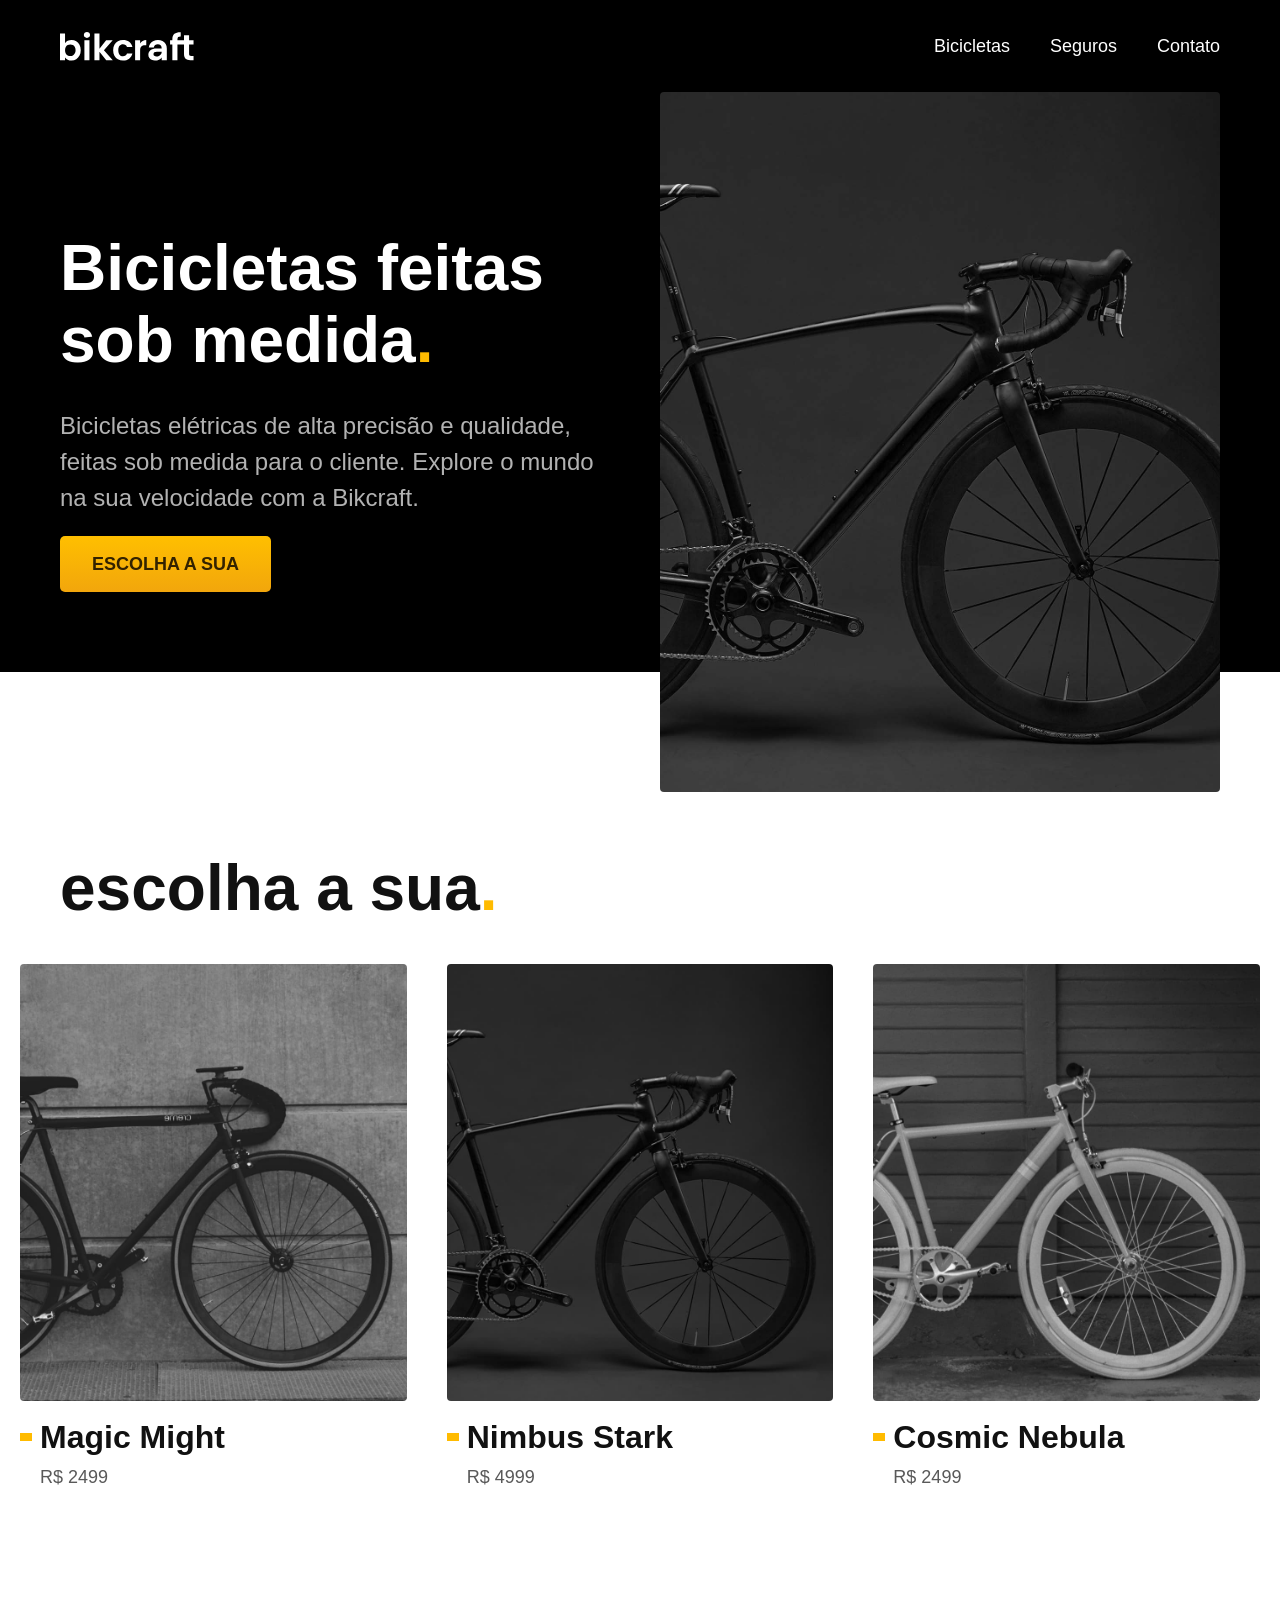
==== index.html @ 75e6bb23 "Class Container" ====
<!DOCTYPE html>
<html lang="pt-br">

<head>
  <meta charset="UTF-8">
  <meta name="viewport" content="width=device-width, initial-scale=1.0">
  <title>Bikcraft - Bicicletas Elétricas</title>
  <meta name="description" content="Bicicletas elétricas de alta precisão e qualidade,  feitas sob medida para o cliente. Explore o mundo na sua velocidade com a Bikcraft.">
  <link rel="stylesheet" href="./css/style.css">
  <!-- <link rel="preconnect" href="https://fonts.googleapis.com">
  <link rel="preconnect" href="https://fonts.gstatic.com" crossorigin>
  <link href="https://fonts.googleapis.com/css2?family=Poppins:wght@400;600&family=Roboto:ital,wght@0,100..900;1,100..900&display=swap" rel="stylesheet"> -->
</head>

<body>

  <header class="header-bg">

    <div class="container header">
      <a href="./">
        <img src="./img/bikcraft.svg" alt="Bikcraft">
      </a>

      <nav aria-label="primária">
        <ul class="header-menu font-1-m cor-0">
          <li><a href="./bicicletas.html">Bicicletas</a></li>
          <li><a href="./bicicletas.html">Seguros</a></li>
          <li><a href="./bicicletas.html">Contato</a></li>
        </ul>
      </nav>
    </div>

  </header>

  <main class="introducao-bg">

    <div class="container introducao">
      <div class="introducao-conteudo">
        <h1 class="font-1-xxl cor-0">
          Bicicletas feitas sob medida<span class="cor-p1">.</span>
        </h1>
        <p class="font-2-l cor-5">Bicicletas elétricas de alta precisão e qualidade, feitas sob medida para o cliente. Explore o mundo na sua velocidade com a Bikcraft.</p>
        <a class="botao" href="./bicicletas">Escolha a sua</a>
      </div>

      <div>
        <img src="./img/fotos/introducao.jpg" alt="Bicicleta elétrica preta">
      </div>
    </div>

  </main>

  <article class="bicicletas-lista">
    <h2 class="container font-1-xxl">escolha a sua<span class="cor-p1">.</span></h2>

    <ul>
      <li>
        <a href="./bicicletas/magic.html">
          <img src="./img/bicicletas/magic-home.jpg" alt="Bicicleta preta">
          <h3 class="font-1-xl">Magic Might</h3>
          <span class="font-2-m cor-8">R$ 2499</span>
        </a>
      </li>

      <li>
        <a href="./bicicletas/nimbus.html">
          <img src="./img/bicicletas/nimbus-home.jpg" alt="Bicicleta preta">
          <h3 class="font-1-xl">Nimbus Stark</h3>
          <span class="font-2-m cor-8">R$ 4999</span>
        </a>
      </li>

      <li>
        <a href="./bicicletas/nebula.html">
          <img src="./img/bicicletas/nebula-home.jpg" alt="Bicicleta preta">
          <h3 class="font-1-xl">Cosmic Nebula</h3>
          <span class="font-2-m cor-8">R$ 2499</span>
        </a>
      </li>
    </ul>
  </article>

</body>

</html>
---- css/style.css ----
@import url("./global/global.css");
@import url("./utilidades/tipografia.css");
@import url("./utilidades/cores.css");

@import url("./global/header.css");

/* Utilidades */
@import url("./utilidades/componentes.css");

/* Home */
@import url("./home/introducao.css");

/* Bicicletas */
@import url("./bicicletas/bicicletas-lista.css");
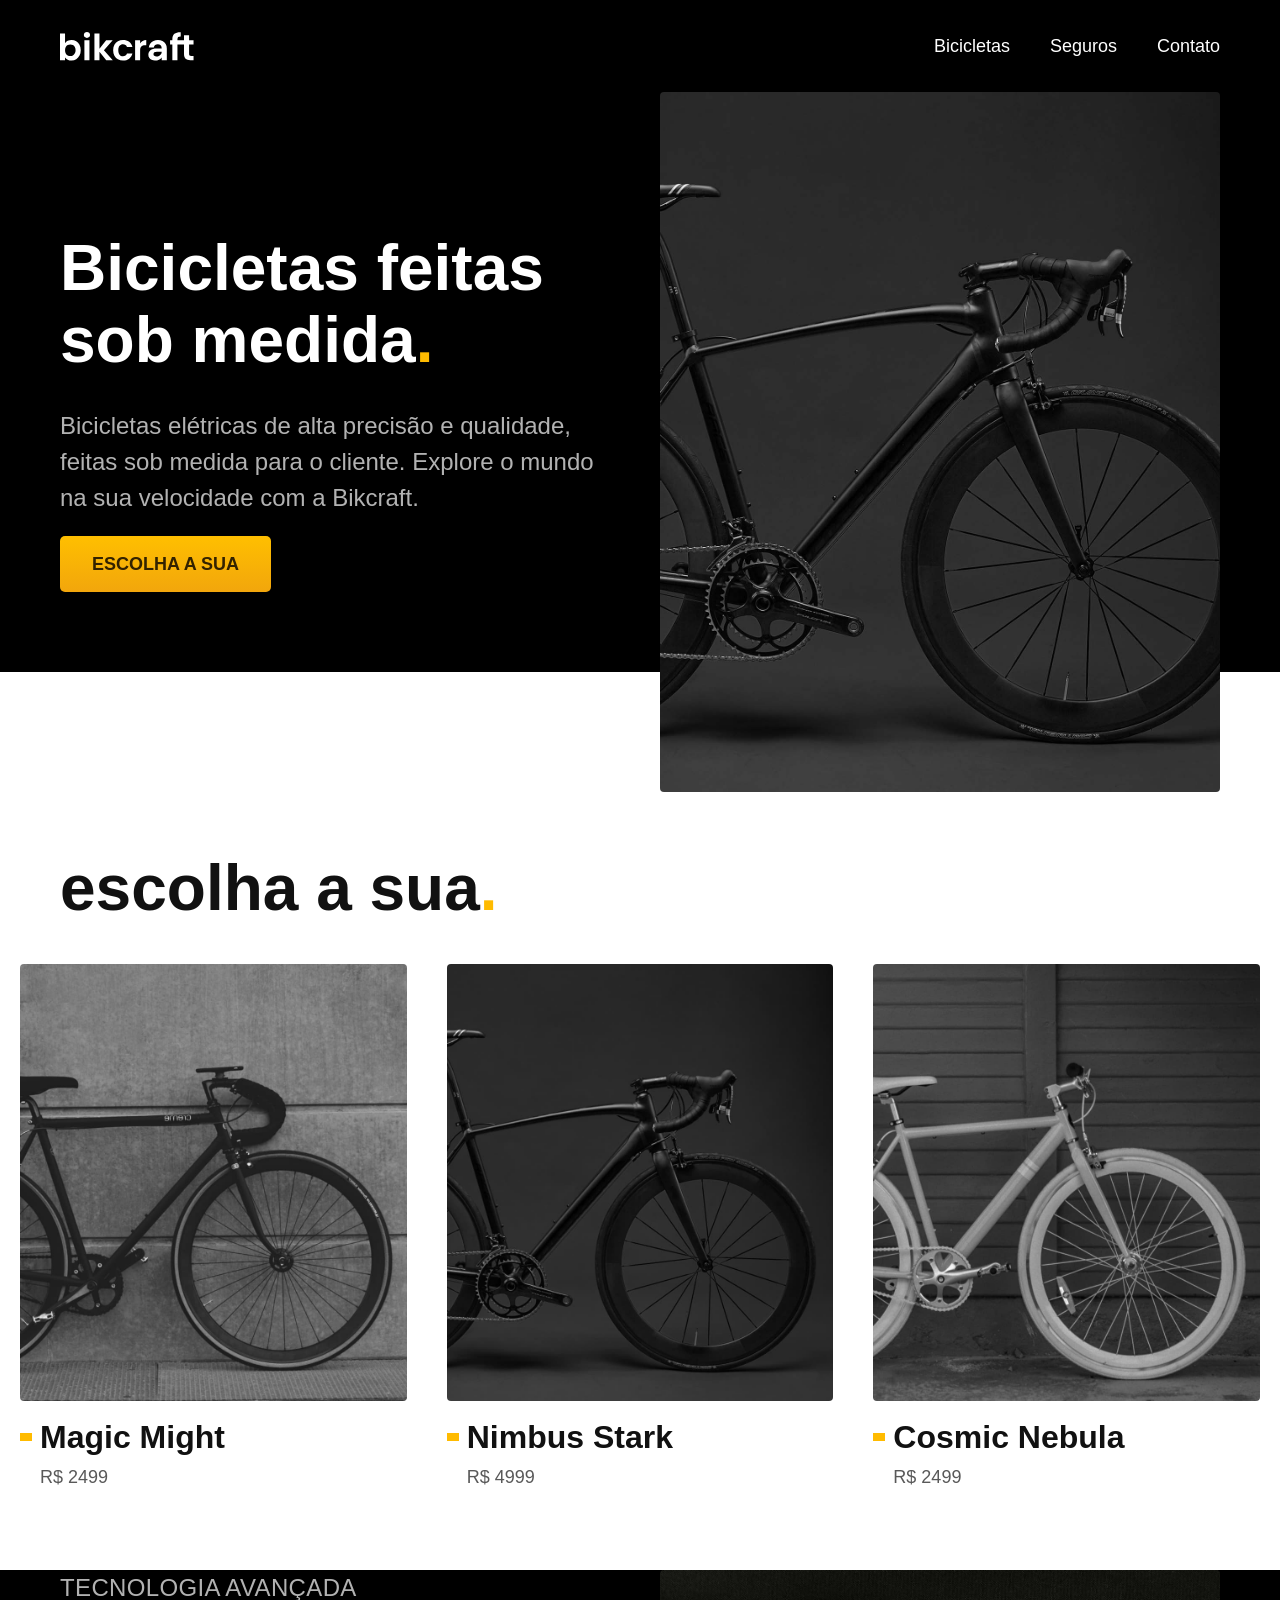
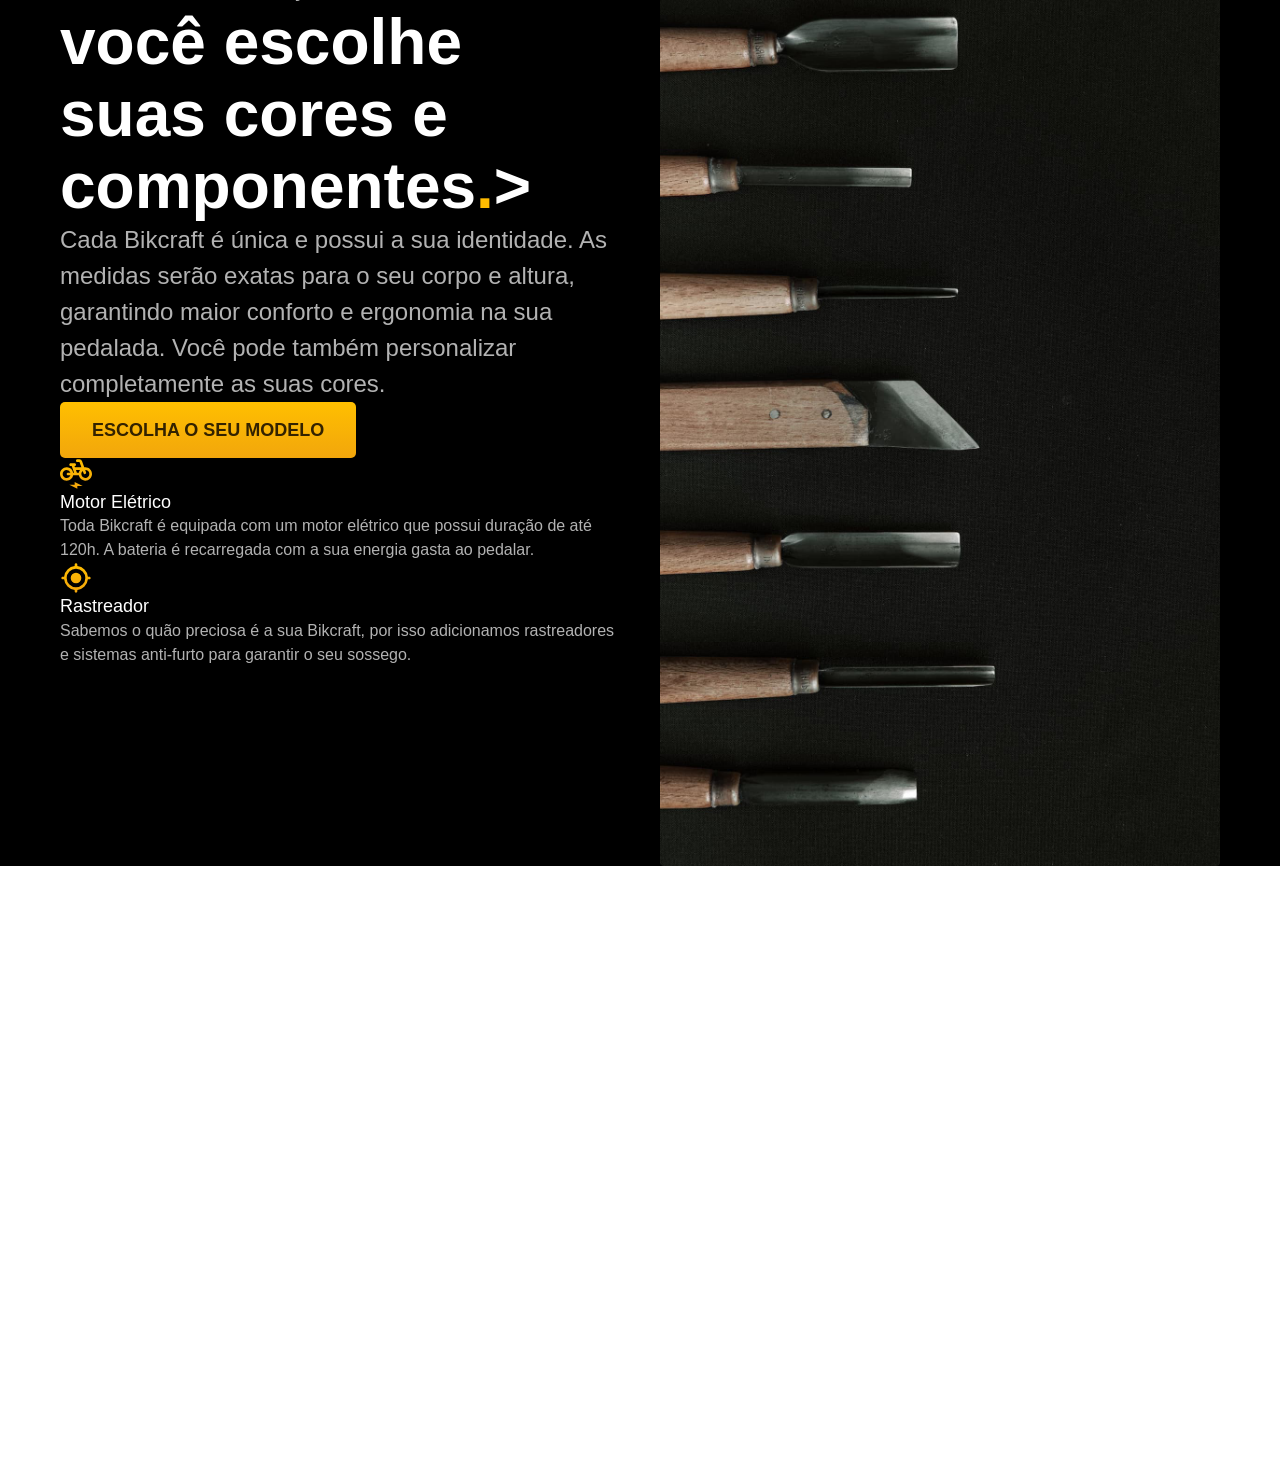
==== commit d4d8a548: "Technology 1" ====
--- a/index.html
+++ b/index.html
@@ -80,6 +80,30 @@
     </ul>
   </article>
 
+  <article class="tecnologia-bg">
+    <div class="tecnologia container">
+      <div class="tecnologia-conteudo">
+        <span class="font-2-l-b cor-5">Tecnologia Avançada</span>
+        <h2 class="font-1-xxl cor-0">você escolhe suas cores e componentes<span class="cor-p1">.</span>></h2>
+        <p class="font-2-l cor-5">Cada Bikcraft é única e possui a sua identidade. As medidas serão exatas para o seu corpo e altura, garantindo maior conforto e ergonomia na sua pedalada. Você pode também personalizar completamente as suas cores.</p>
+        <a class="botao link" href="./bicicletas.html">Escolha o seu modelo</a>
+        <div>
+          <img src="./img/icones/eletrica.svg" alt="">
+          <h3 class="font-1-m cor-0">Motor Elétrico</h3>
+          <p class="font-2-s cor-5">Toda Bikcraft é equipada com um motor elétrico que possui duração de até 120h. A bateria é recarregada com a sua energia gasta ao pedalar.</p>
+        </div>
+        <div>
+          <img src="./img/icones/rastreador.svg" alt="">
+          <h3 class="font-1-m cor-0">Rastreador</h3>
+          <p class="font-2-s cor-5">Sabemos o quão preciosa é a sua Bikcraft, por isso adicionamos rastreadores e sistemas anti-furto para garantir o seu sossego.</p>
+        </div>
+      </div>
+      <div class="tecnologia-imagem">
+        <img src="./img/fotos/tecnologia.jpg" alt="">
+      </div>
+    </div>
+  </article>
+
 </body>
 
 </html>
--- a/css/style.css
+++ b/css/style.css
@@ -9,6 +9,7 @@
 
 /* Home */
 @import url("./home/introducao.css");
+@import url("./home/tecnologia.css");
 
 /* Bicicletas */
 @import url("./bicicletas/bicicletas-lista.css");
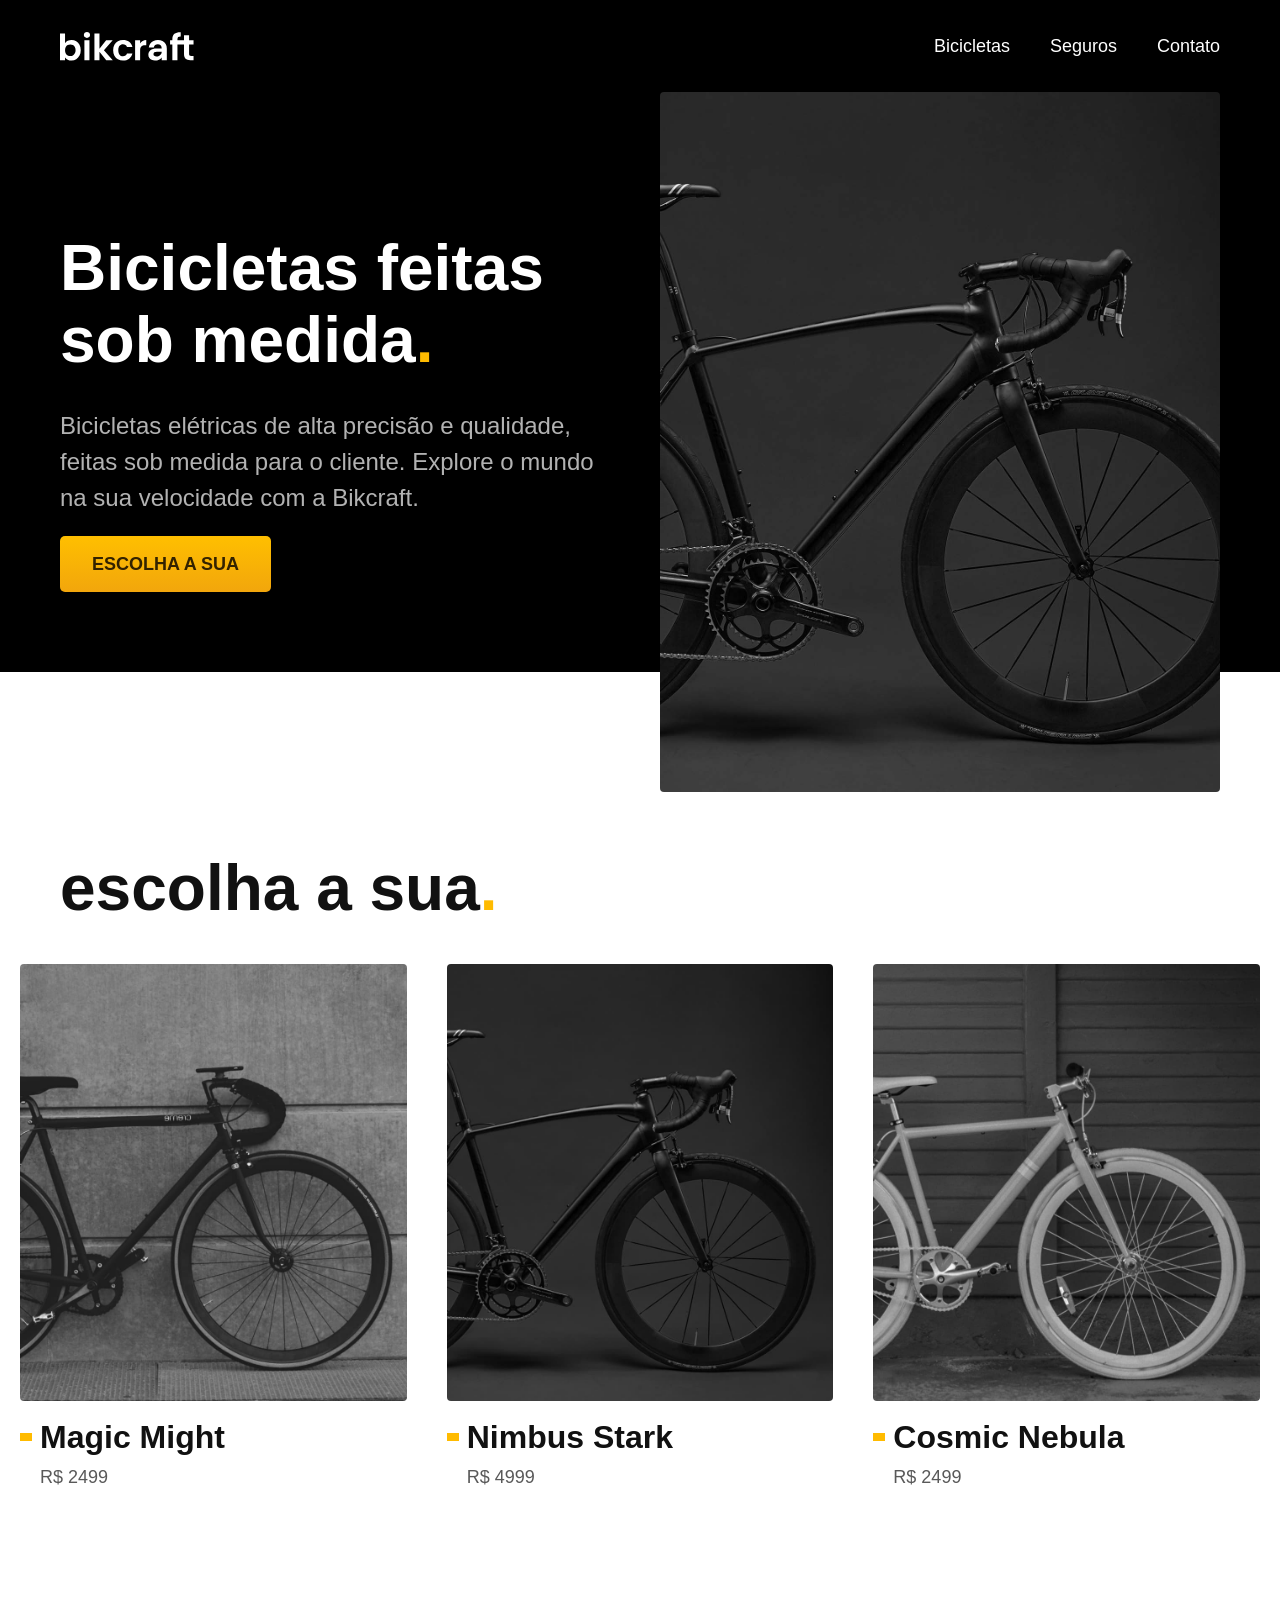
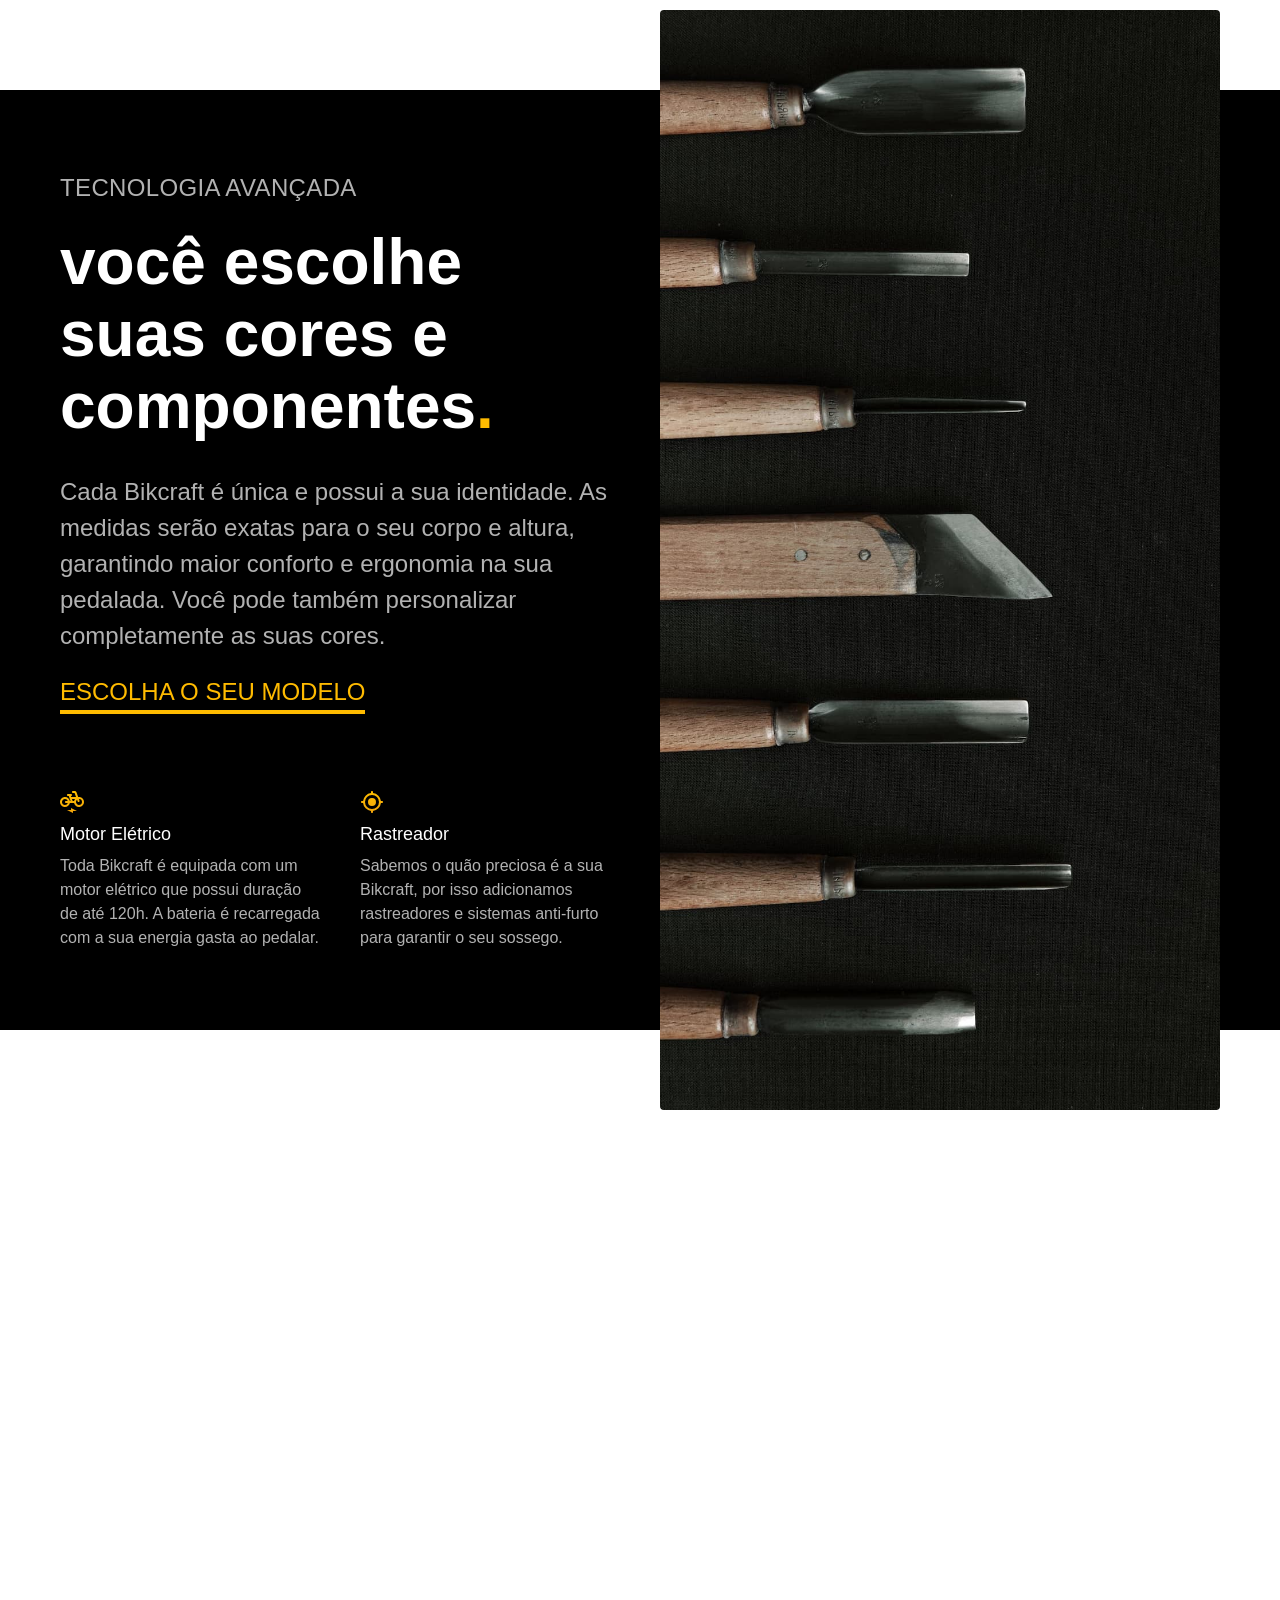
==== commit a507a329: "Technology 2" ====
--- a/index.html
+++ b/index.html
@@ -84,18 +84,20 @@
     <div class="tecnologia container">
       <div class="tecnologia-conteudo">
         <span class="font-2-l-b cor-5">Tecnologia Avançada</span>
-        <h2 class="font-1-xxl cor-0">você escolhe suas cores e componentes<span class="cor-p1">.</span>></h2>
+        <h2 class="font-1-xxl cor-0">você escolhe suas cores e componentes<span class="cor-p1">.</span></h2>
         <p class="font-2-l cor-5">Cada Bikcraft é única e possui a sua identidade. As medidas serão exatas para o seu corpo e altura, garantindo maior conforto e ergonomia na sua pedalada. Você pode também personalizar completamente as suas cores.</p>
-        <a class="botao link" href="./bicicletas.html">Escolha o seu modelo</a>
-        <div>
-          <img src="./img/icones/eletrica.svg" alt="">
-          <h3 class="font-1-m cor-0">Motor Elétrico</h3>
-          <p class="font-2-s cor-5">Toda Bikcraft é equipada com um motor elétrico que possui duração de até 120h. A bateria é recarregada com a sua energia gasta ao pedalar.</p>
-        </div>
-        <div>
-          <img src="./img/icones/rastreador.svg" alt="">
-          <h3 class="font-1-m cor-0">Rastreador</h3>
-          <p class="font-2-s cor-5">Sabemos o quão preciosa é a sua Bikcraft, por isso adicionamos rastreadores e sistemas anti-furto para garantir o seu sossego.</p>
+        <a class="link" href="./bicicletas.html">Escolha o seu modelo</a>
+        <div class="tecnologia-vantagens">
+          <div>
+            <img src="./img/icones/eletrica.svg" alt="">
+            <h3 class="font-1-m cor-0">Motor Elétrico</h3>
+            <p class="font-2-s cor-5">Toda Bikcraft é equipada com um motor elétrico que possui duração de até 120h. A bateria é recarregada com a sua energia gasta ao pedalar.</p>
+          </div>
+          <div>
+            <img src="./img/icones/rastreador.svg" alt="">
+            <h3 class="font-1-m cor-0">Rastreador</h3>
+            <p class="font-2-s cor-5">Sabemos o quão preciosa é a sua Bikcraft, por isso adicionamos rastreadores e sistemas anti-furto para garantir o seu sossego.</p>
+          </div>
         </div>
       </div>
       <div class="tecnologia-imagem">
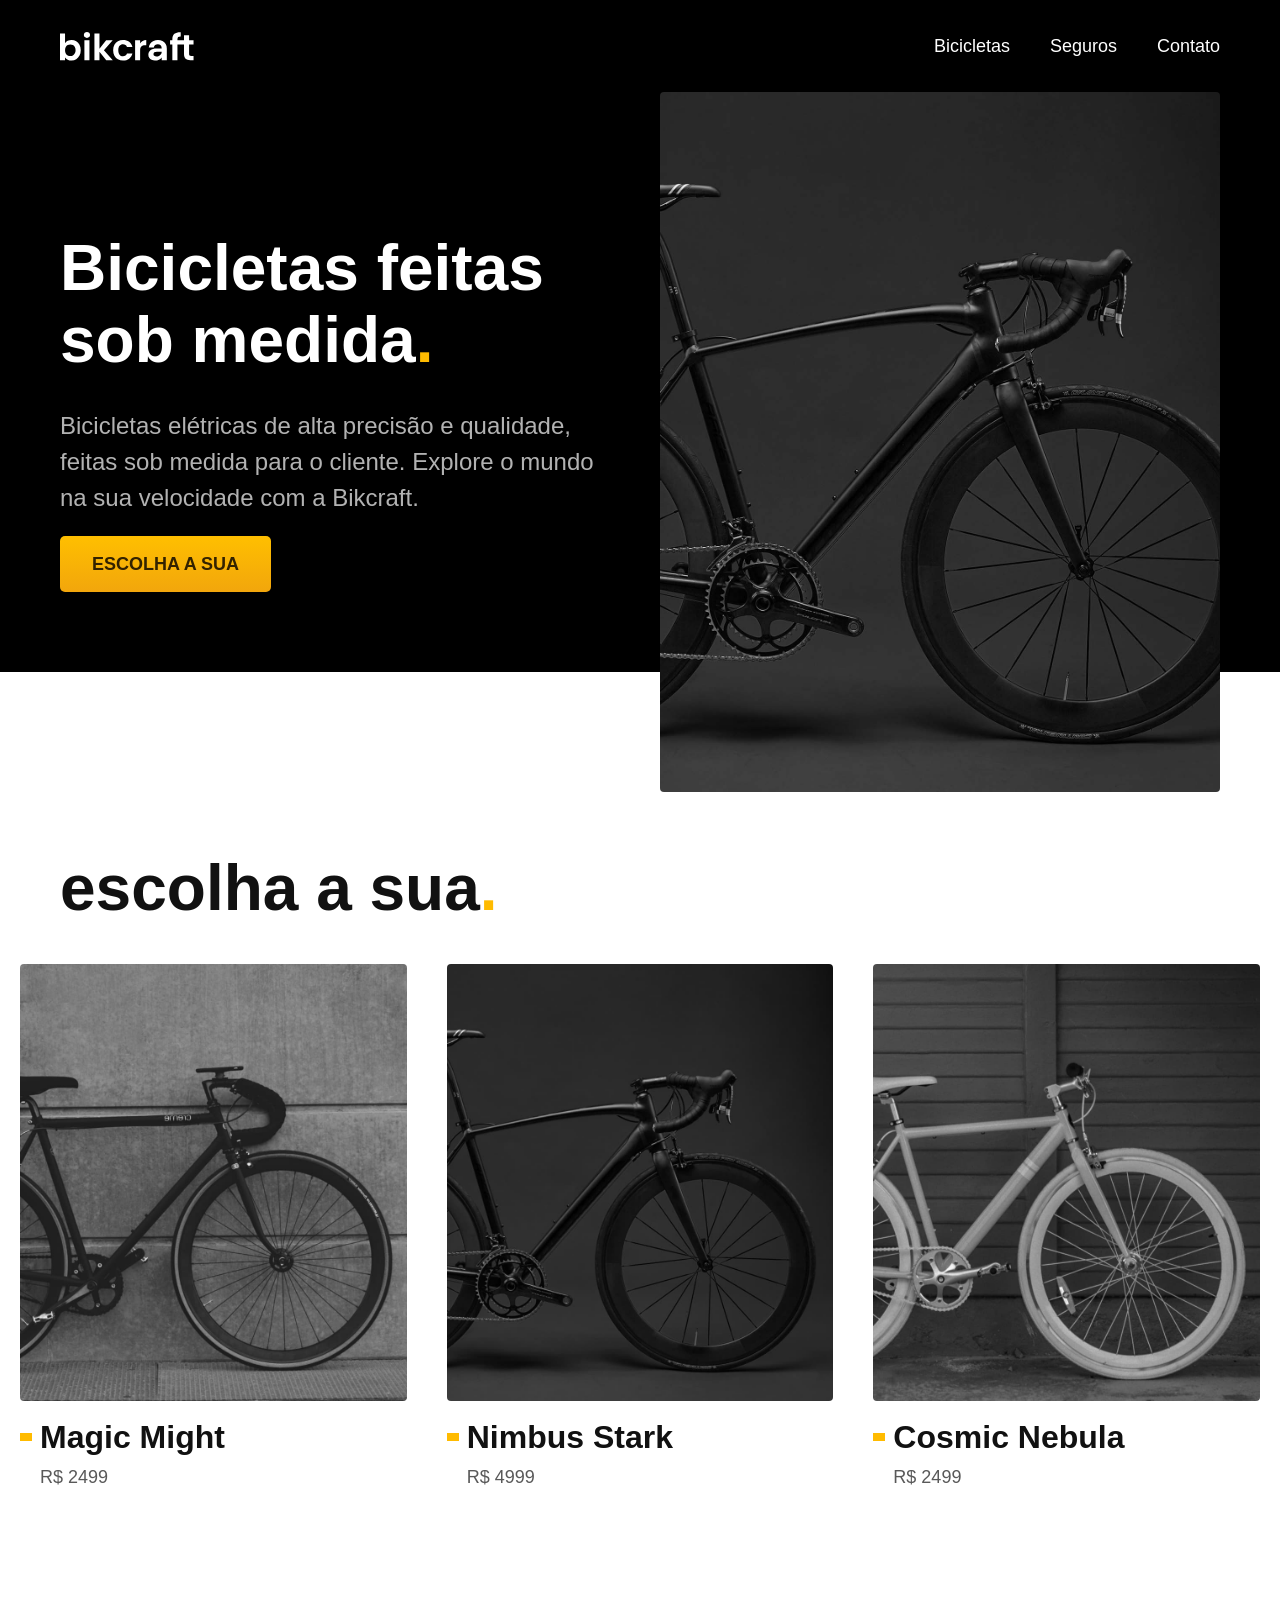
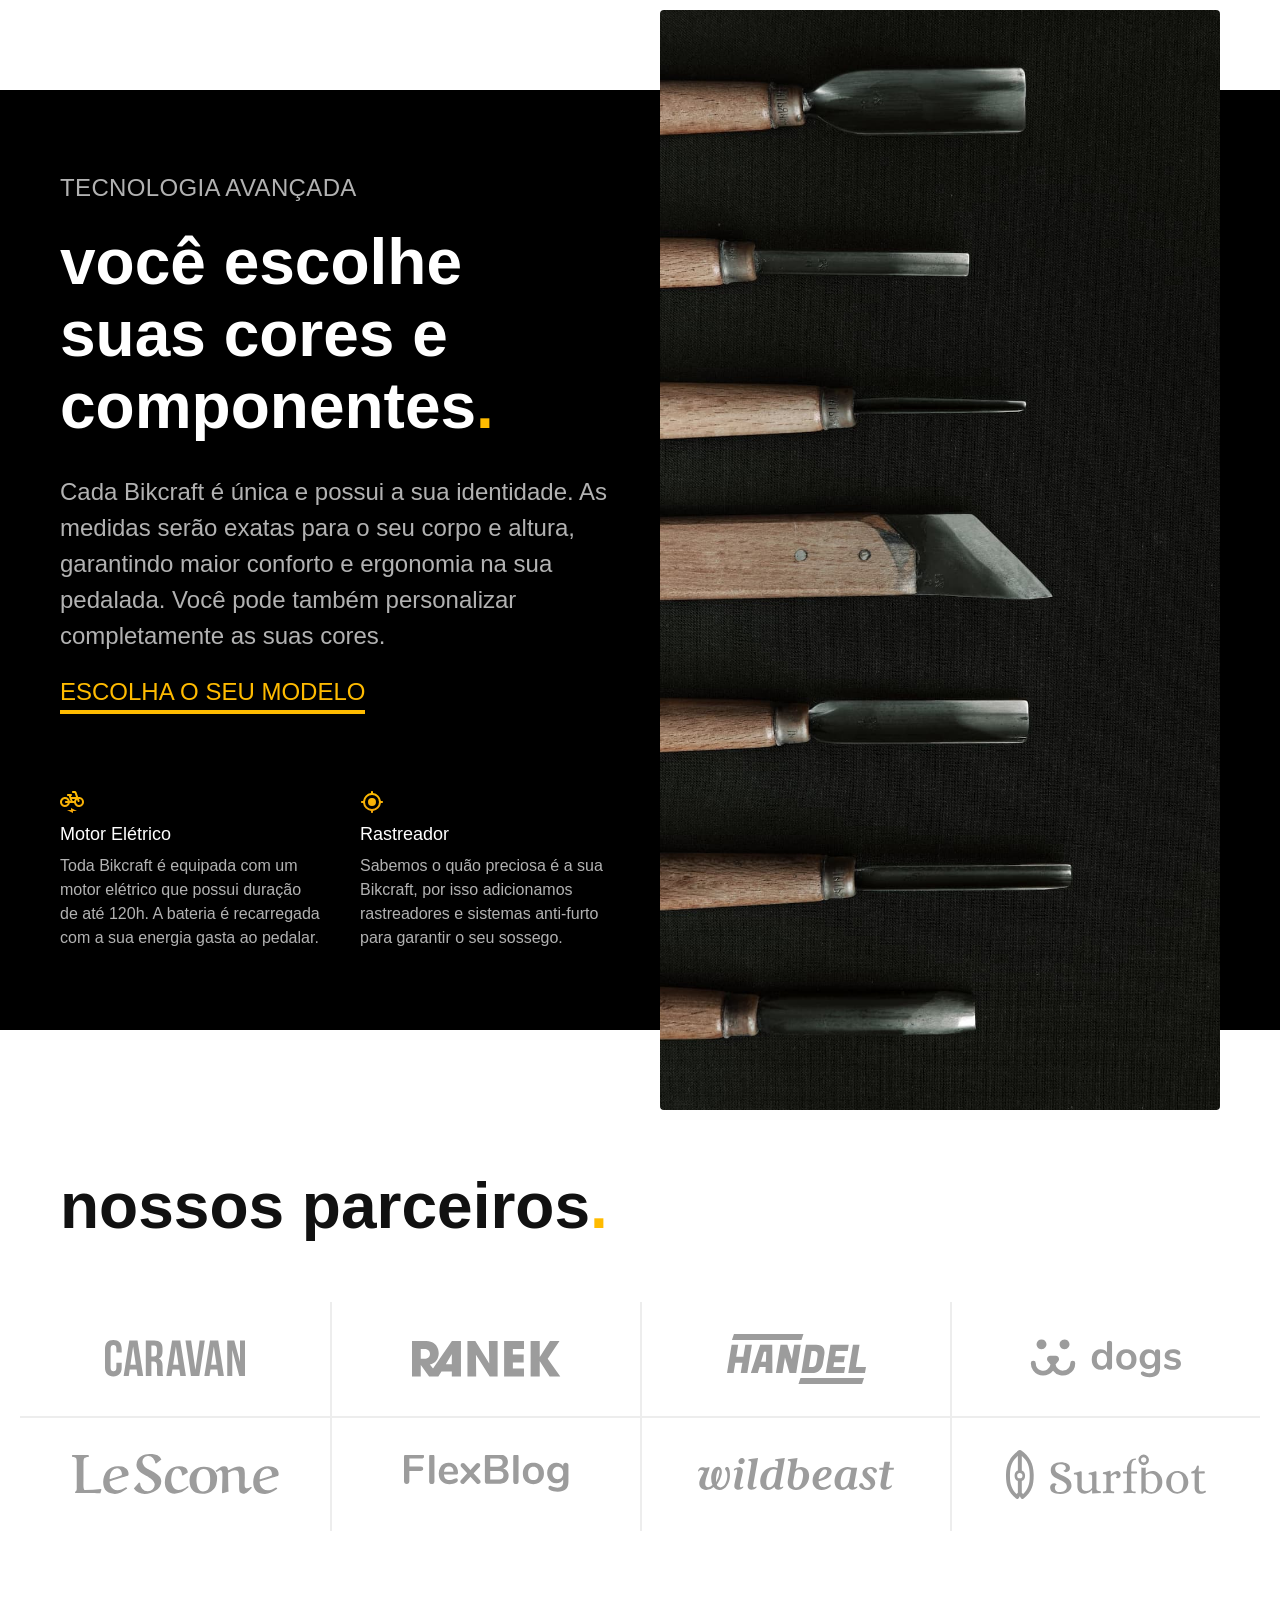
==== commit 36903598: "Our Partners" ====
--- a/index.html
+++ b/index.html
@@ -106,6 +106,20 @@
     </div>
   </article>
 
+  <section class="parceiros" aria-label="Nossos parceiros">
+    <h2 class="container font-1-xxl">nossos parceiros<span class="cor-p1">.</span></h2>
+    <ul>
+      <li><img src="./img/parceiros/caravan.svg" alt="Caravan"></li>
+      <li><img src="./img/parceiros/ranek.svg" alt="ranek.svg"></li>
+      <li><img src="./img/parceiros/handel.svg" alt="handel.svg"></li>
+      <li><img src="./img/parceiros/dogs.svg" alt="dogs.svg"></li>
+      <li><img src="./img/parceiros/lescone.svg" alt="lescone.svg"></li>
+      <li><img src="./img/parceiros/flexblog.svg" alt="flexblog.svg"></li>
+      <li><img src="./img/parceiros/wildbeast.svg" alt="wildbeast.svg"></li>
+      <li><img src="./img/parceiros/surfbot.svg" alt="surfbot.svg"></li>
+    </ul>
+  </section>
+
 </body>
 
 </html>
--- a/css/style.css
+++ b/css/style.css
@@ -10,6 +10,7 @@
 /* Home */
 @import url("./home/introducao.css");
 @import url("./home/tecnologia.css");
+@import url("./home/parceiros.css");
 
 /* Bicicletas */
 @import url("./bicicletas/bicicletas-lista.css");
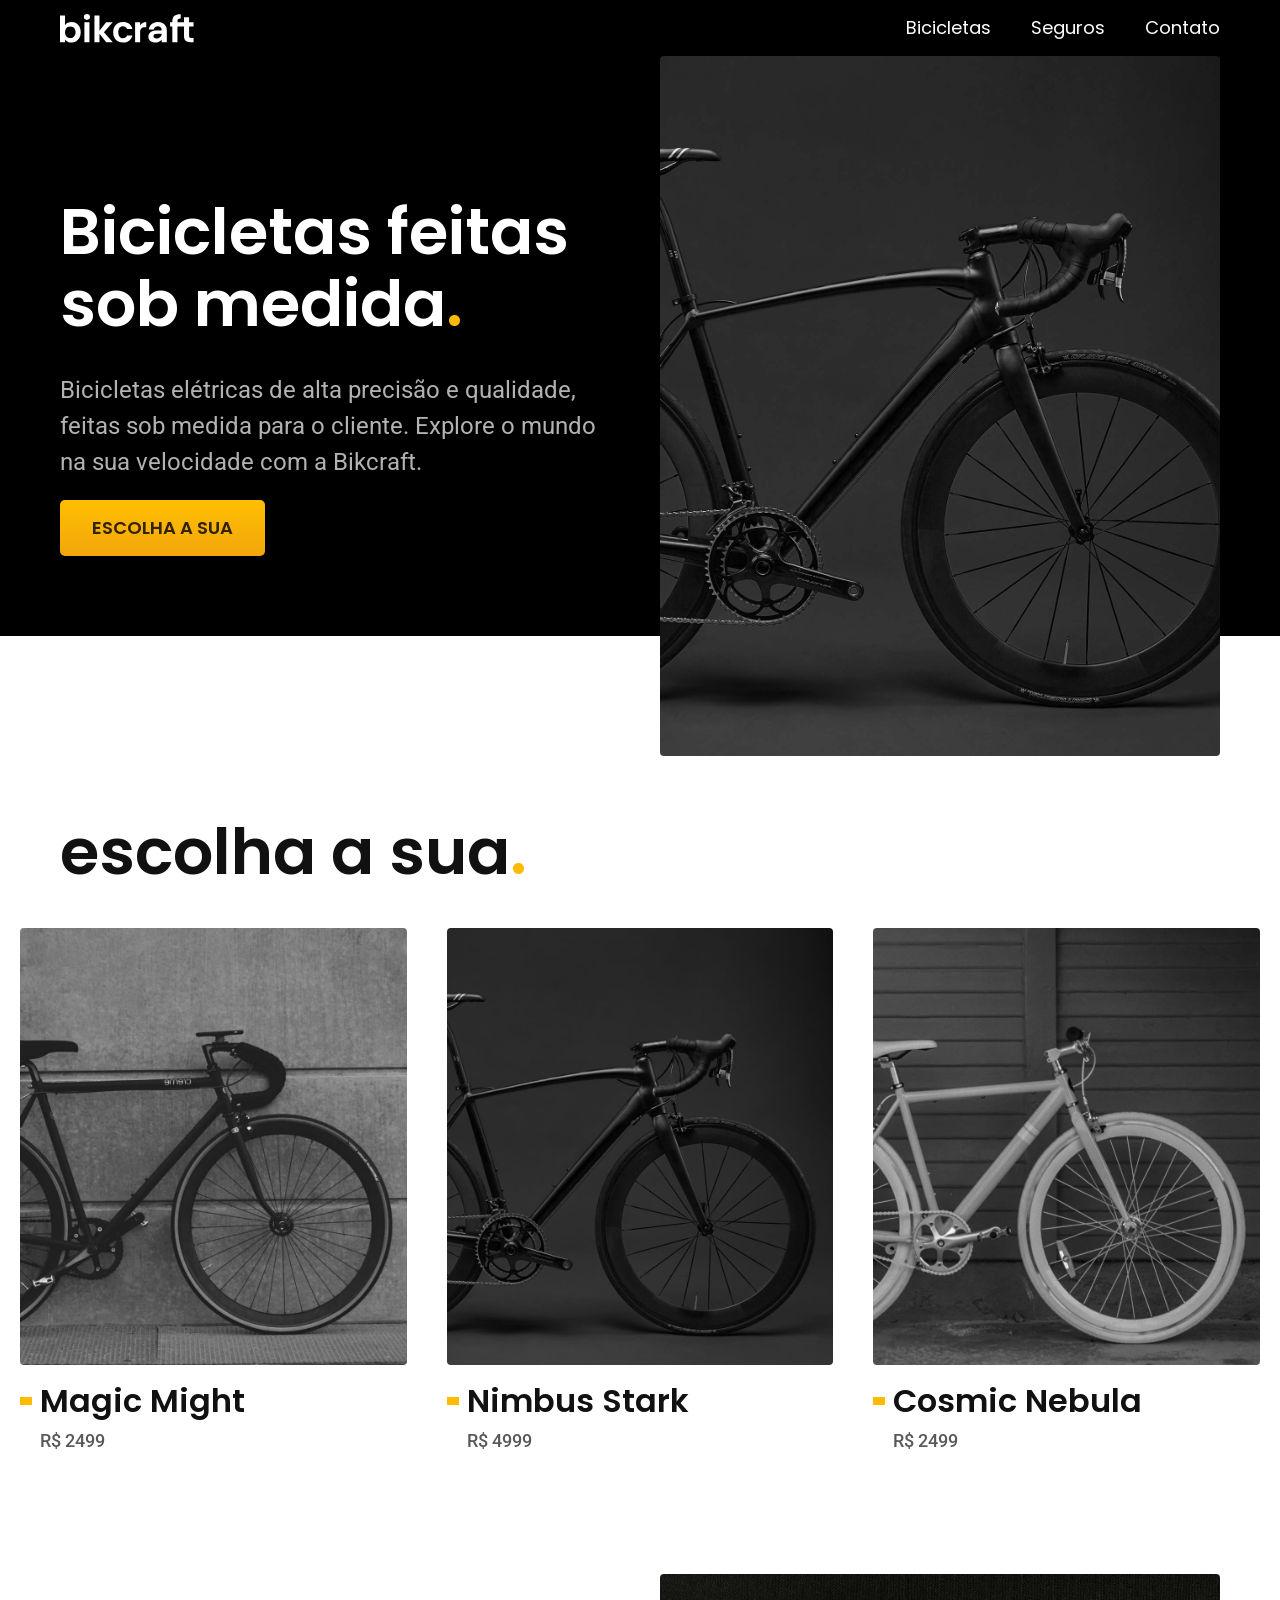
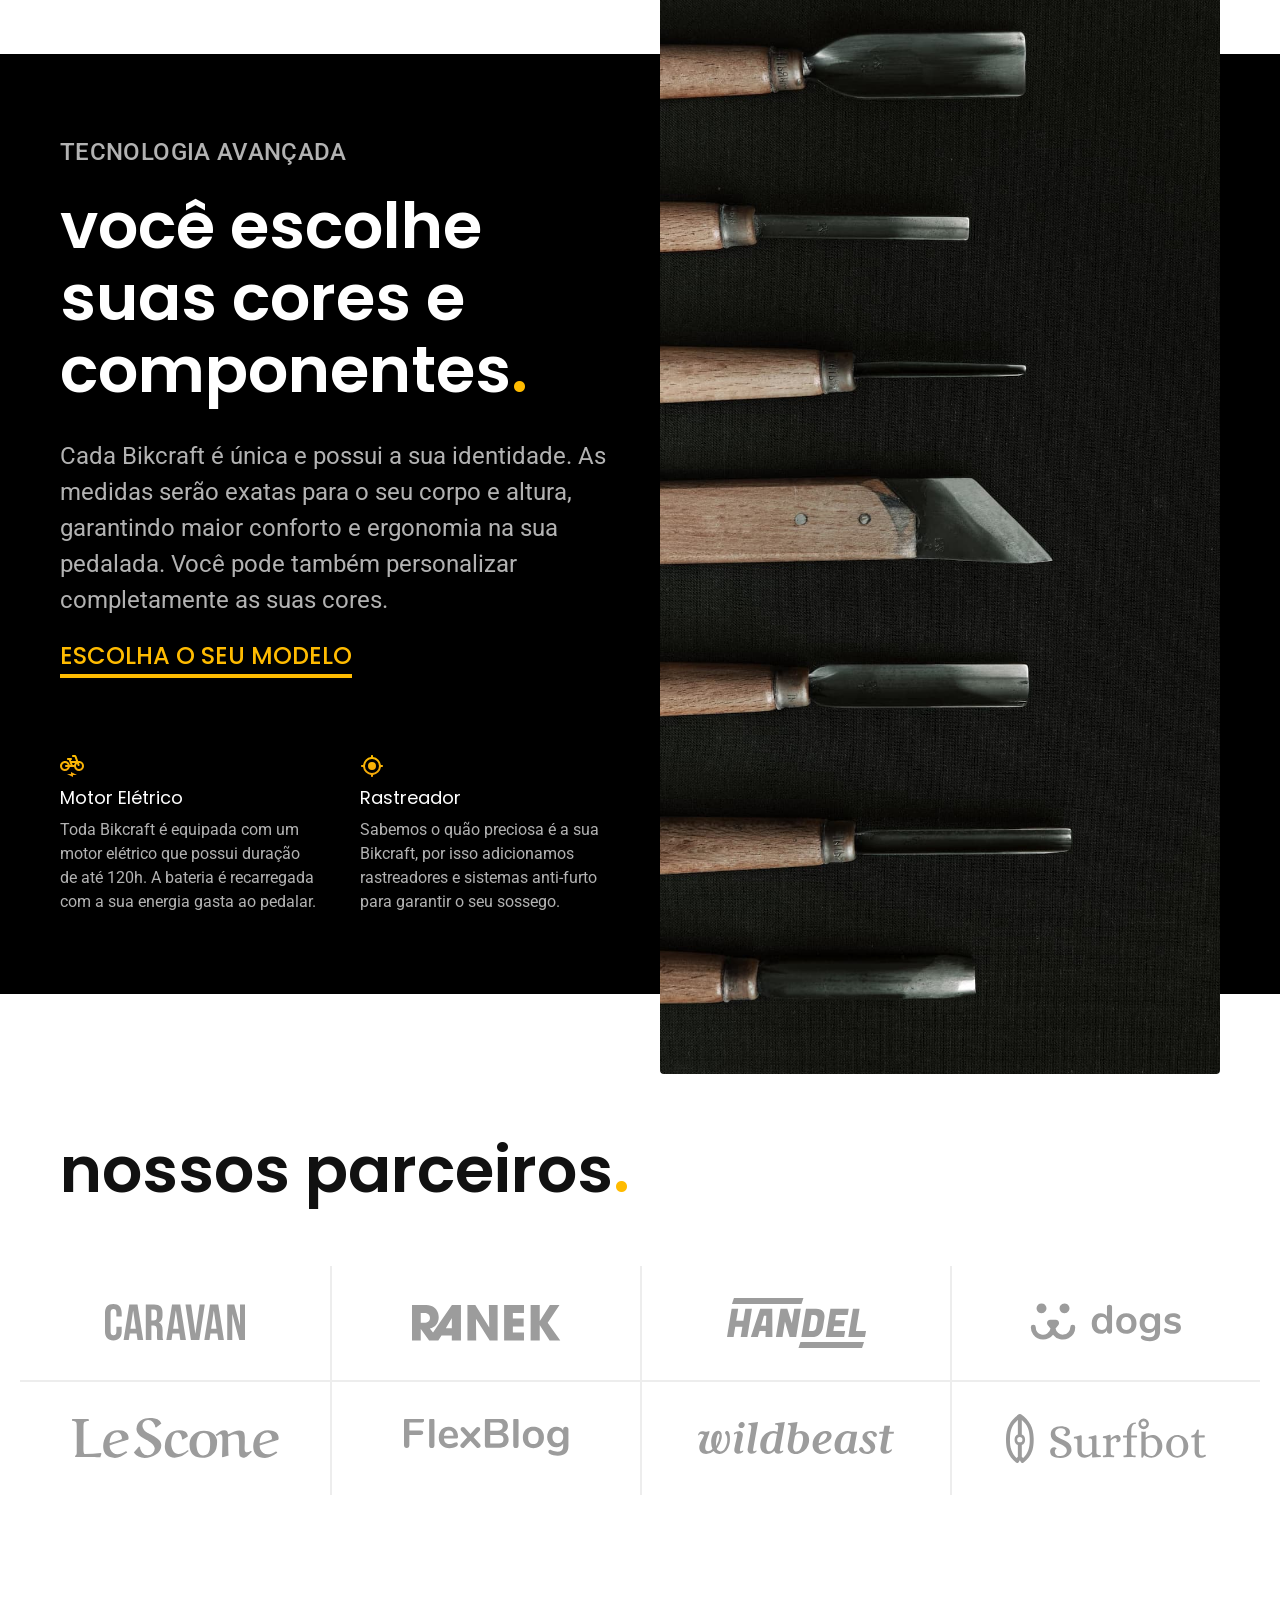
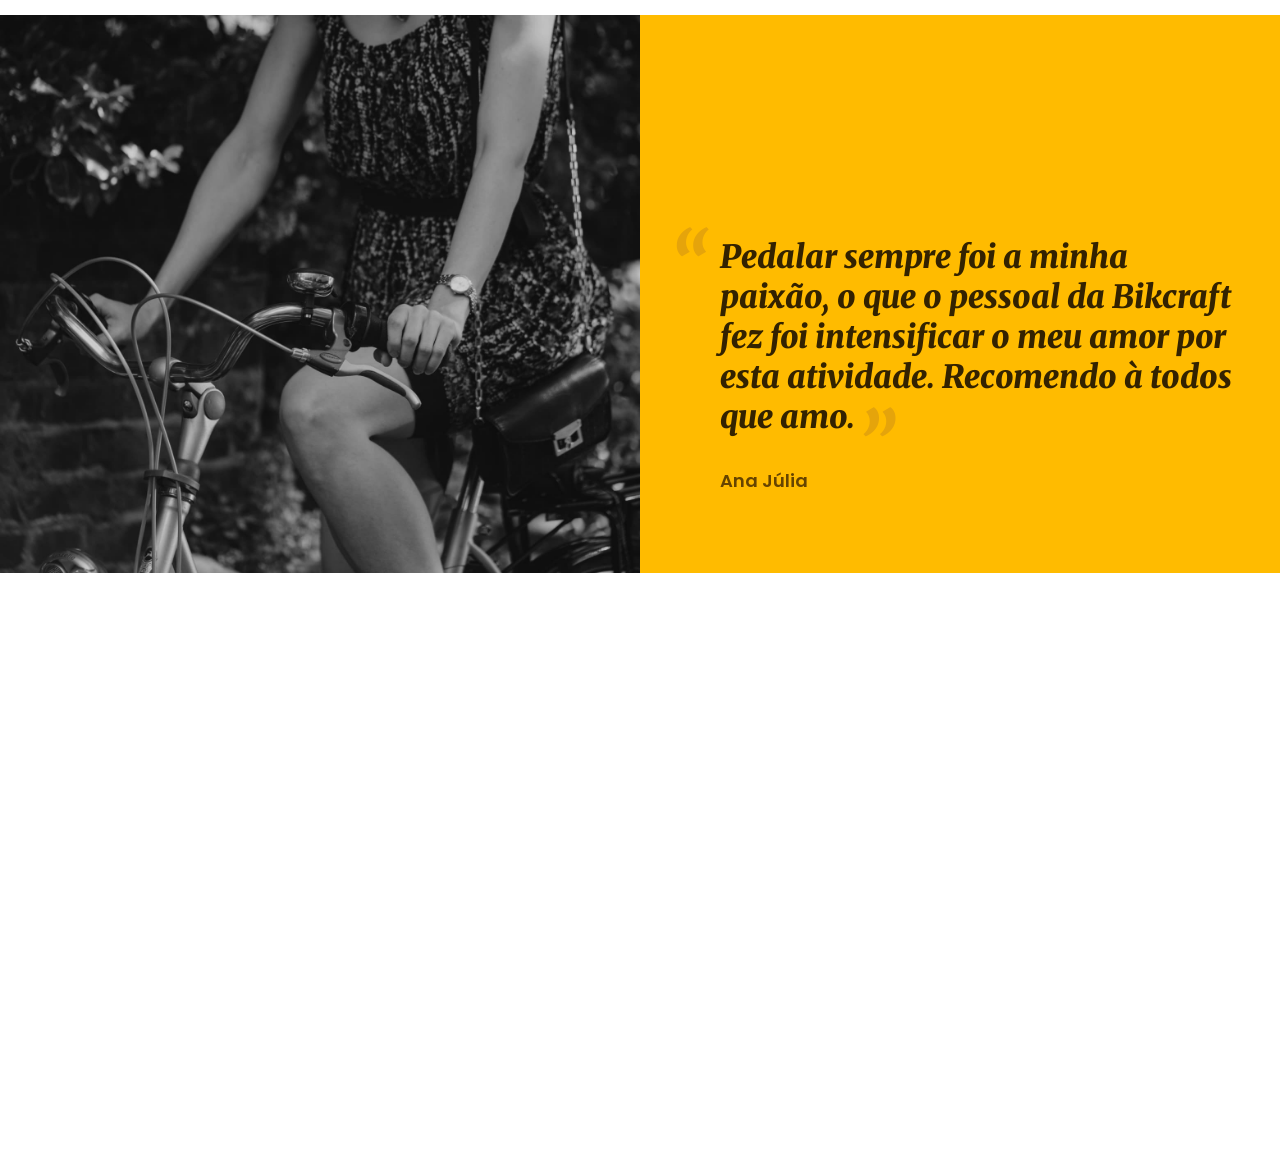
==== commit 6bc13c09: "Testimony" ====
--- a/index.html
+++ b/index.html
@@ -7,9 +7,9 @@
   <title>Bikcraft - Bicicletas Elétricas</title>
   <meta name="description" content="Bicicletas elétricas de alta precisão e qualidade,  feitas sob medida para o cliente. Explore o mundo na sua velocidade com a Bikcraft.">
   <link rel="stylesheet" href="./css/style.css">
-  <!-- <link rel="preconnect" href="https://fonts.googleapis.com">
+  <link rel="preconnect" href="https://fonts.googleapis.com">
   <link rel="preconnect" href="https://fonts.gstatic.com" crossorigin>
-  <link href="https://fonts.googleapis.com/css2?family=Poppins:wght@400;600&family=Roboto:ital,wght@0,100..900;1,100..900&display=swap" rel="stylesheet"> -->
+  <link href="https://fonts.googleapis.com/css2?family=Merriweather:ital,opsz,wght@0,18..144,300..900;1,18..144,300..900&family=Poppins:ital,wght@0,100;0,200;0,300;0,400;0,500;0,600;0,700;0,800;0,900;1,100;1,200;1,300;1,400;1,500;1,600;1,700;1,800;1,900&family=Roboto:ital,wght@0,100..900;1,100..900&display=swap" rel="stylesheet">
 </head>
 
 <body>
@@ -120,6 +120,19 @@
     </ul>
   </section>
 
+  <section class="depoimento" aria-label="Depoimento">
+    <div>
+      <img src="./img/fotos/depoimento.jpg" alt="Pessoa pedalando uma bicicleta Bikcraft">
+    </div>
+    <div class="depoimento-conteudo">
+      <blockquote class="font-1-xl cor-p5">
+        <p>Pedalar sempre foi a minha paixão, o que o pessoal da Bikcraft fez foi intensificar o meu amor por esta atividade. Recomendo à todos que amo. </p>
+      </blockquote>
+      <span class="font-1-m-b cor-p4">Ana Júlia</span>
+    </div>
+  </section>
+
+
 </body>
 
 </html>
--- a/css/style.css
+++ b/css/style.css
@@ -11,6 +11,7 @@
 @import url("./home/introducao.css");
 @import url("./home/tecnologia.css");
 @import url("./home/parceiros.css");
+@import url("./home/depoimento.css");
 
 /* Bicicletas */
 @import url("./bicicletas/bicicletas-lista.css");
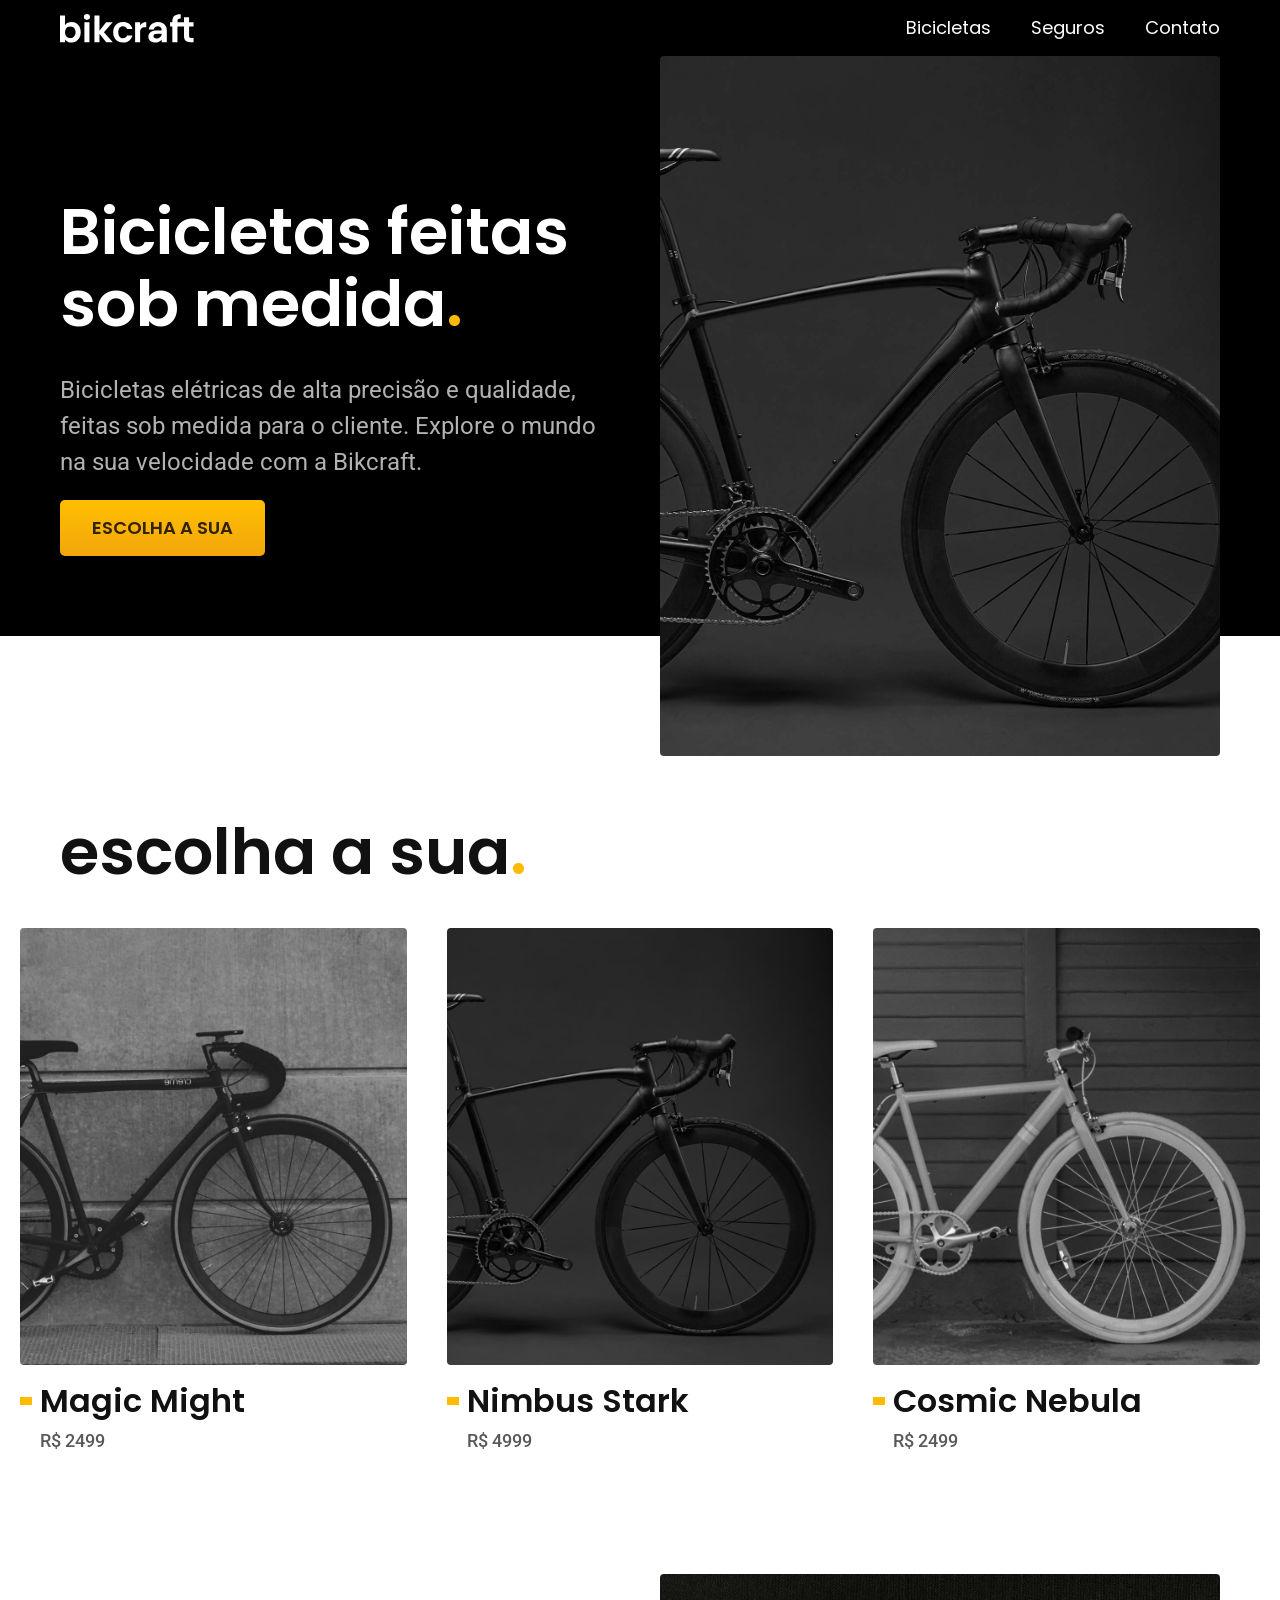
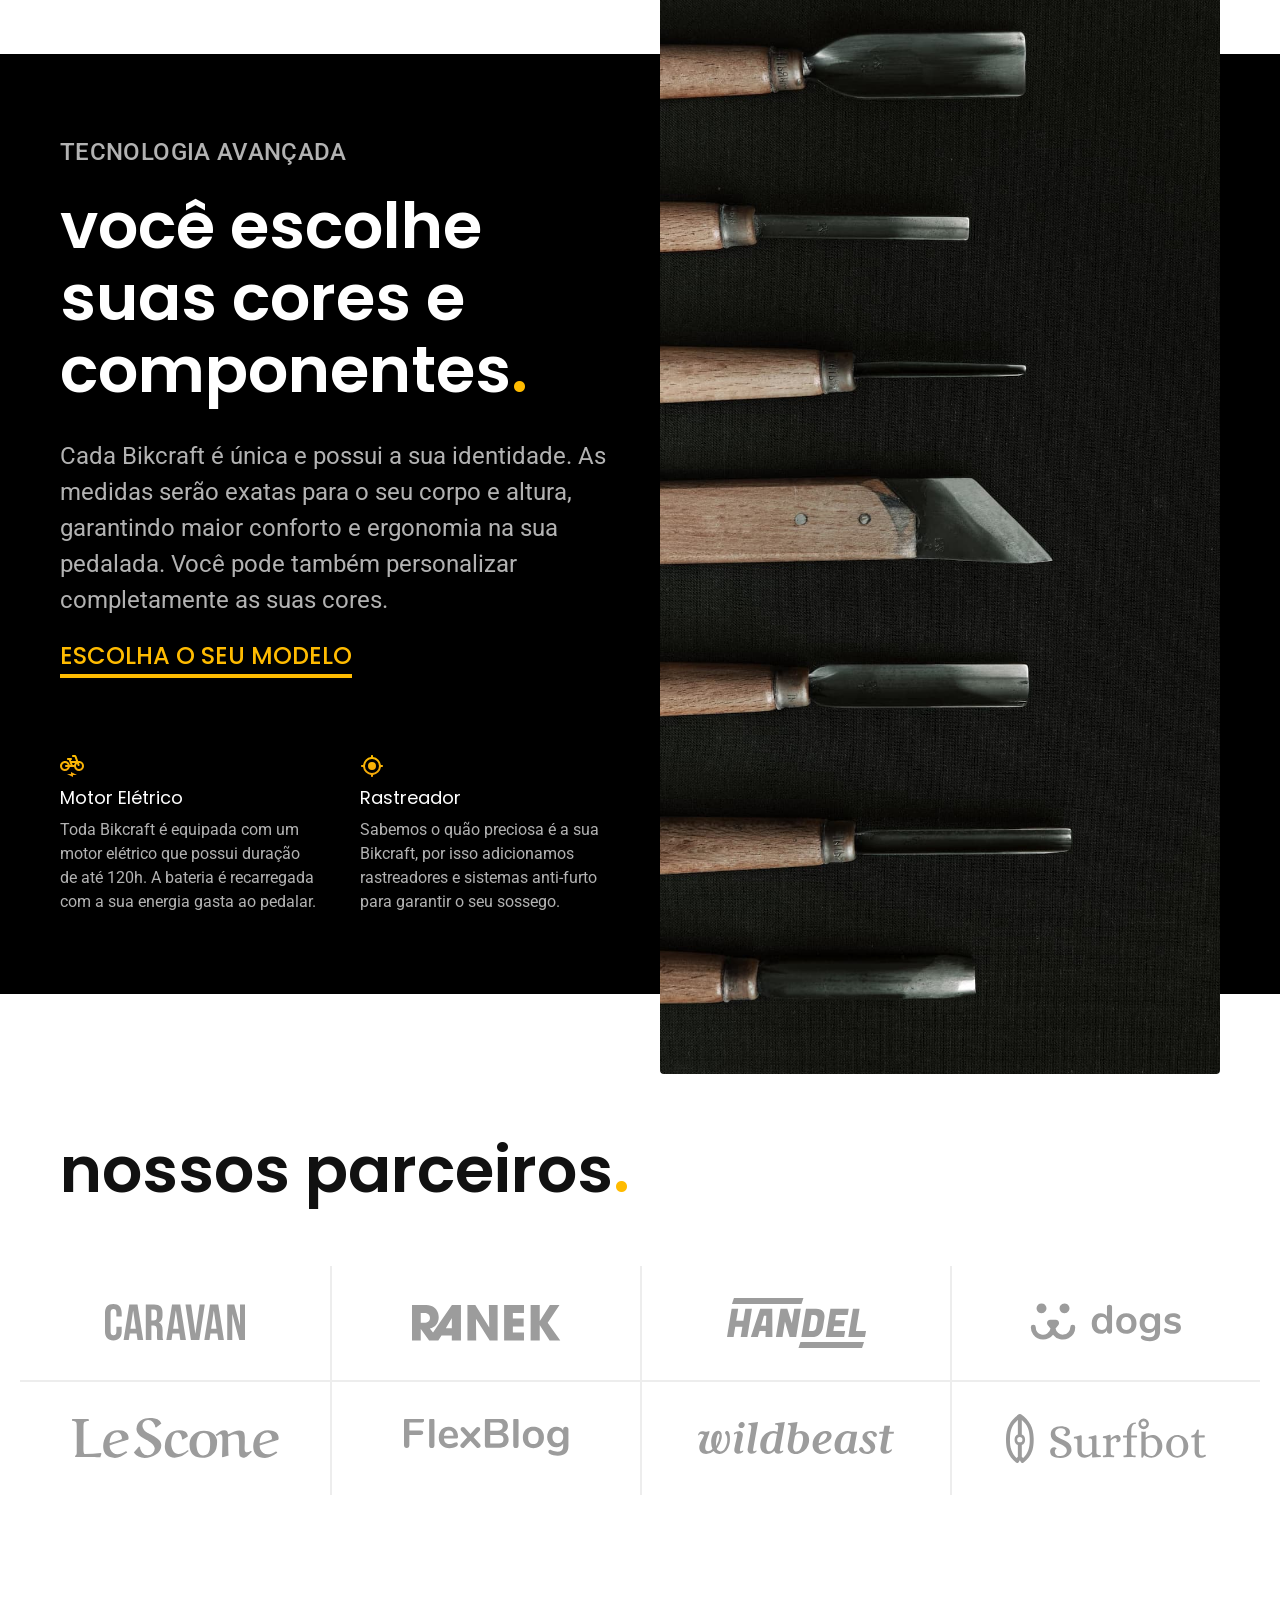
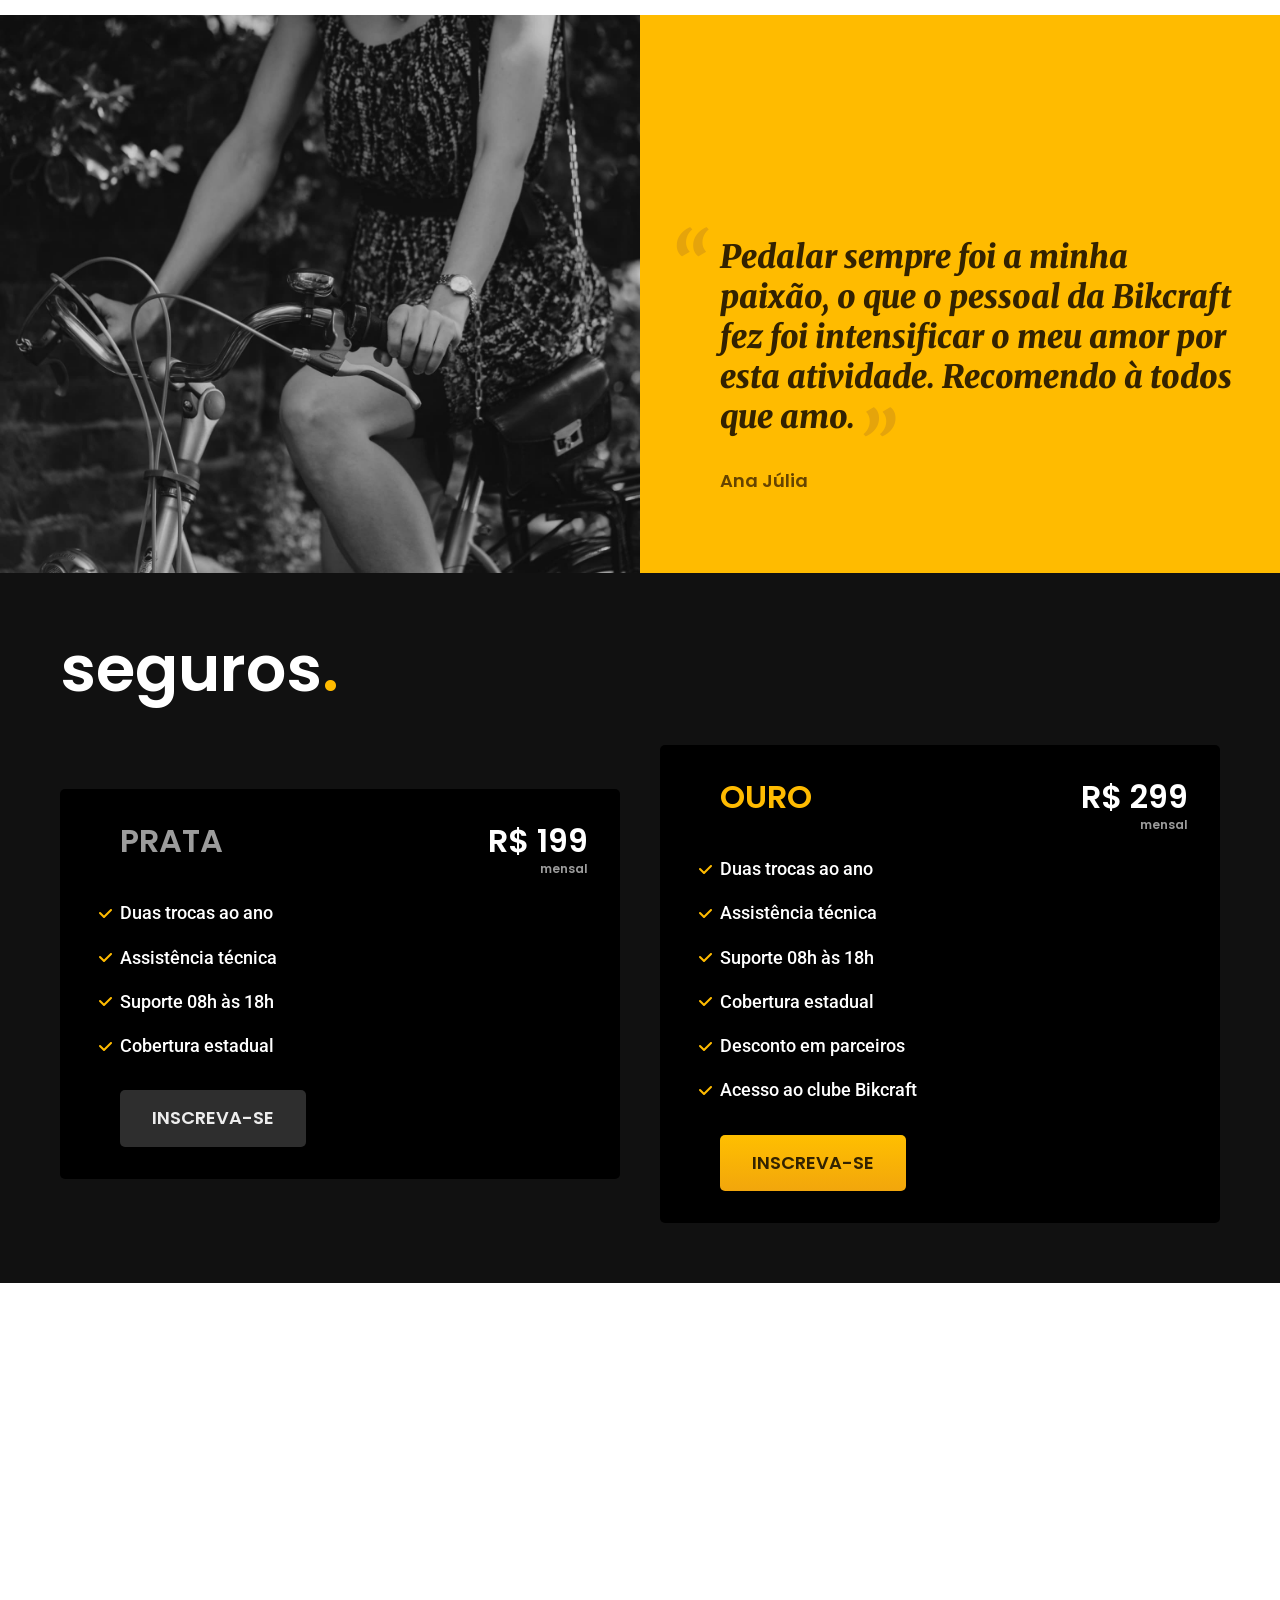
==== commit 5a5bff5e: "Insurance" ====
--- a/index.html
+++ b/index.html
@@ -132,6 +132,37 @@
     </div>
   </section>
 
+  <article class="seguros-bg">
+    <div class="seguros container">
+      <h2 class="font-1-xxl cor-0">seguros<span class="cor-p1">.</span></h2>
+      <div class="seguros-item">
+        <h3 class="font-1-xl cor-6">PRATA</h3>
+        <span class="font-1-xl cor-0">R$ 199<span class="font-1-xs cor-6">mensal</span></span>
+        <ul class="font-2-m cor-0">
+          <li>Duas trocas ao ano </li>
+          <li>Assistência técnica</li>
+          <li>Suporte 08h às 18h</li>
+          <li>Cobertura estadual</li>
+        </ul>
+        <a class="botao secundario" href="./orcamento.html">Inscreva-se</a>
+      </div>
+
+      <div class="seguros-item">
+        <h3 class="font-1-xl cor-p1">OURO</h3>
+        <span class="font-1-xl cor-0">R$ 299<span class="font-1-xs cor-6">mensal</span></span>
+        <ul class="font-2-m cor-0">
+          <li>Duas trocas ao ano </li>
+          <li>Assistência técnica</li>
+          <li>Suporte 08h às 18h</li>
+          <li>Cobertura estadual</li>
+          <li>Desconto em parceiros</li>
+          <li>Acesso ao clube Bikcraft</li>
+        </ul>
+        <a class="botao" href="./orcamento.html">Inscreva-se</a>
+      </div>
+    </div>
+
+  </article>
 
 </body>
 
--- a/css/style.css
+++ b/css/style.css
@@ -13,5 +13,8 @@
 @import url("./home/parceiros.css");
 @import url("./home/depoimento.css");
 
+/* Seguros */
+@import url("./seguros/seguros.css");
+
 /* Bicicletas */
 @import url("./bicicletas/bicicletas-lista.css");
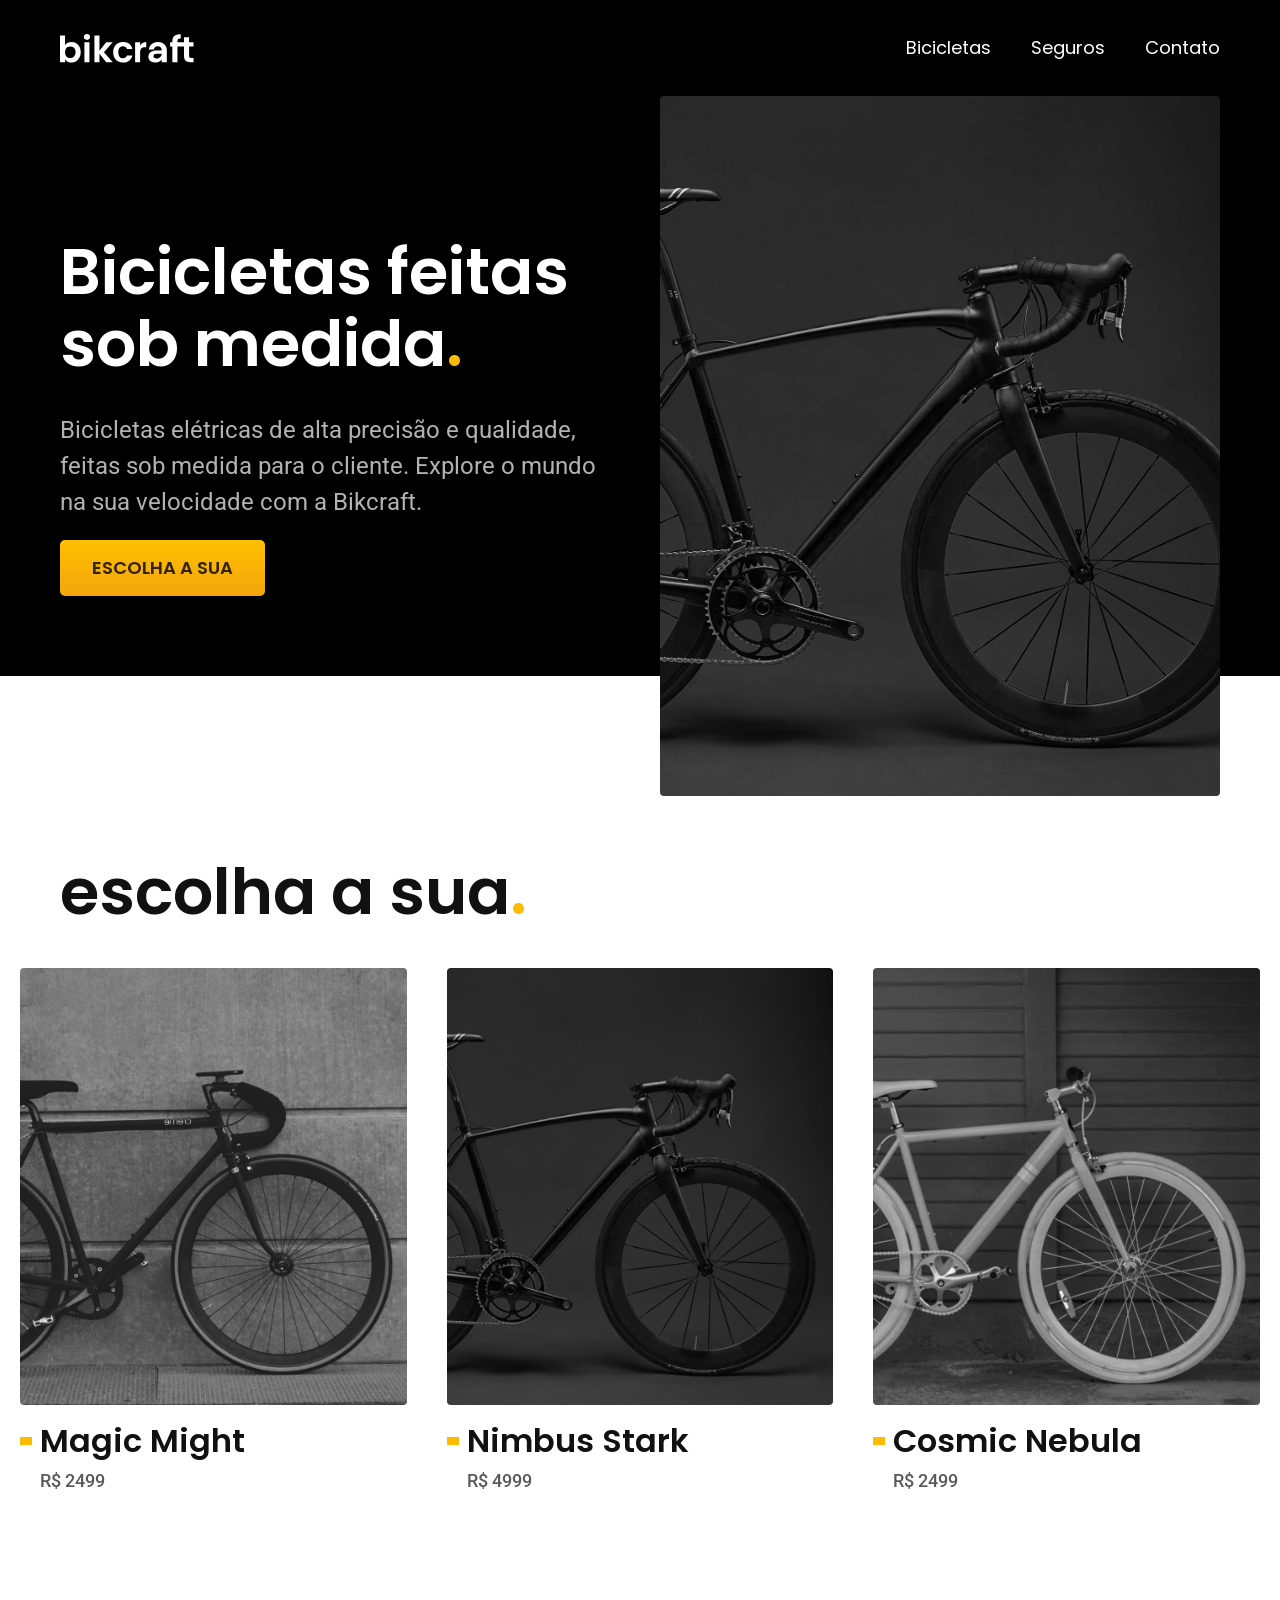
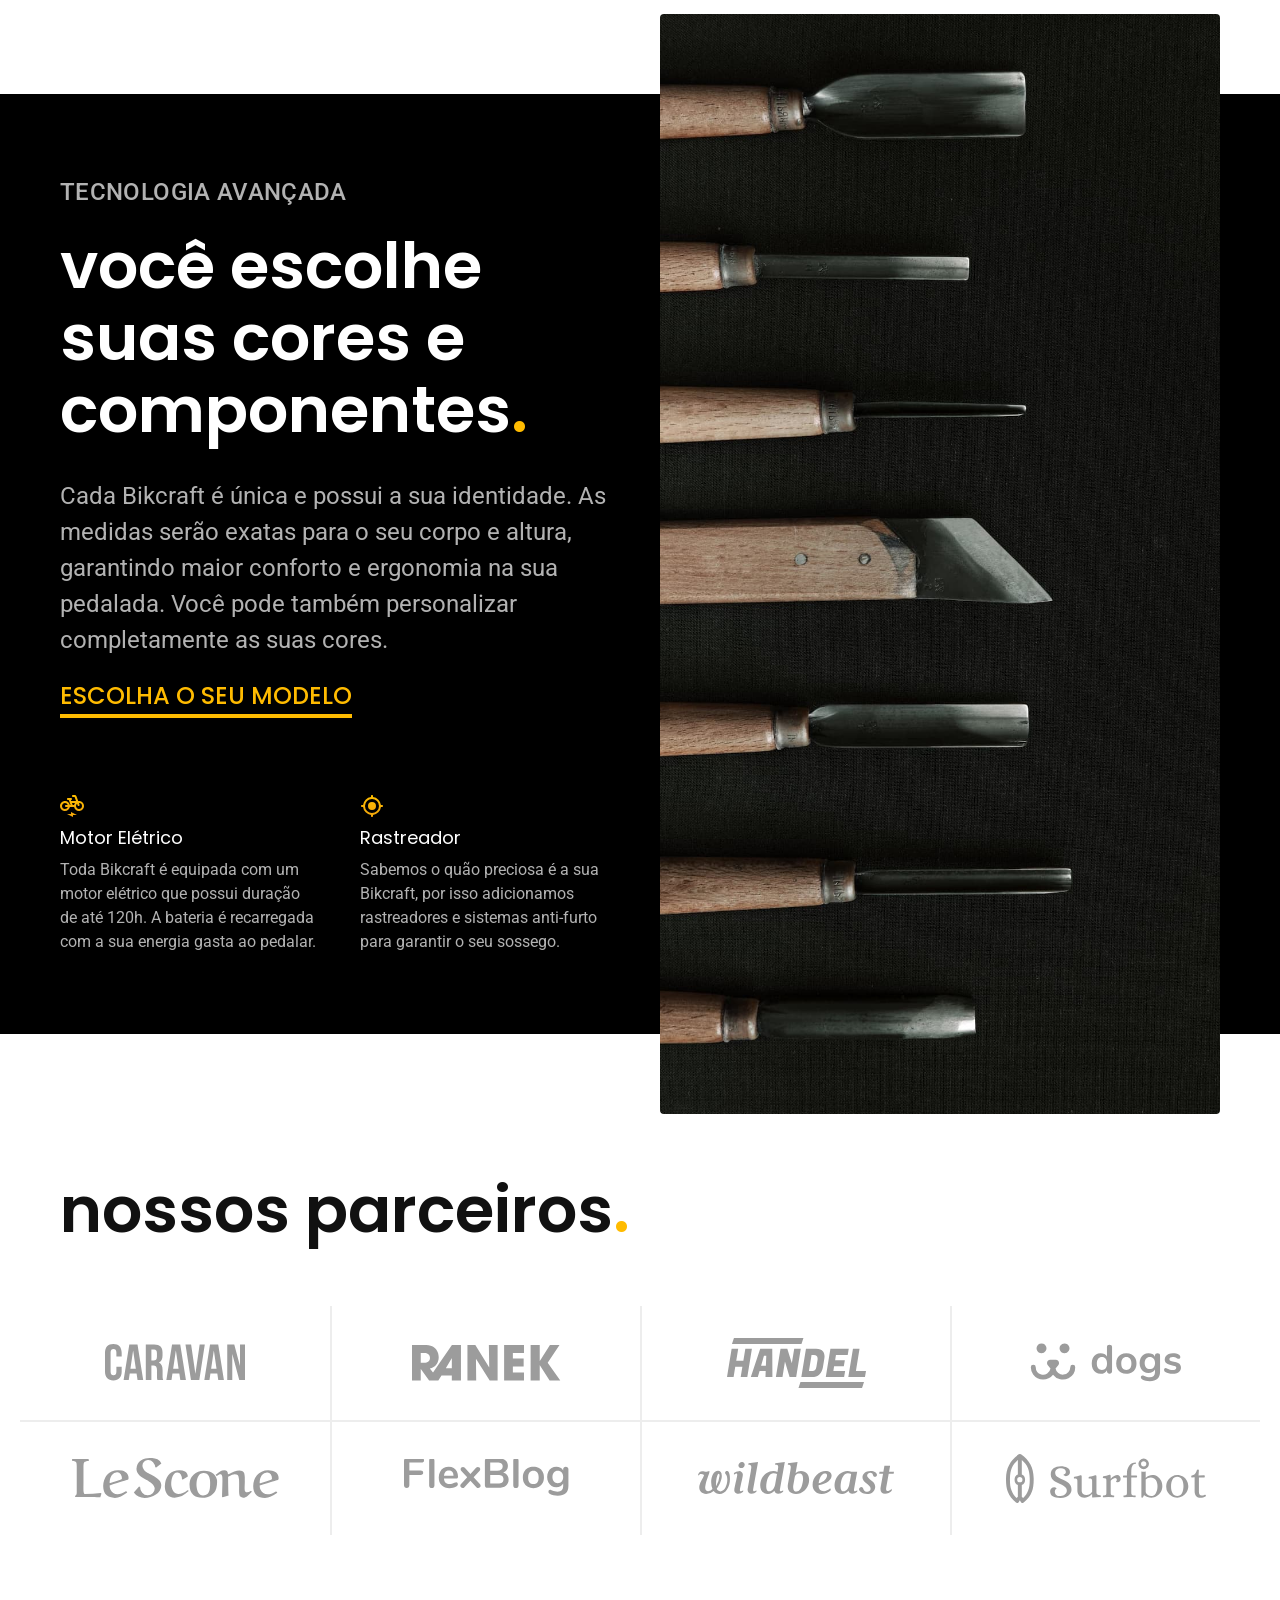
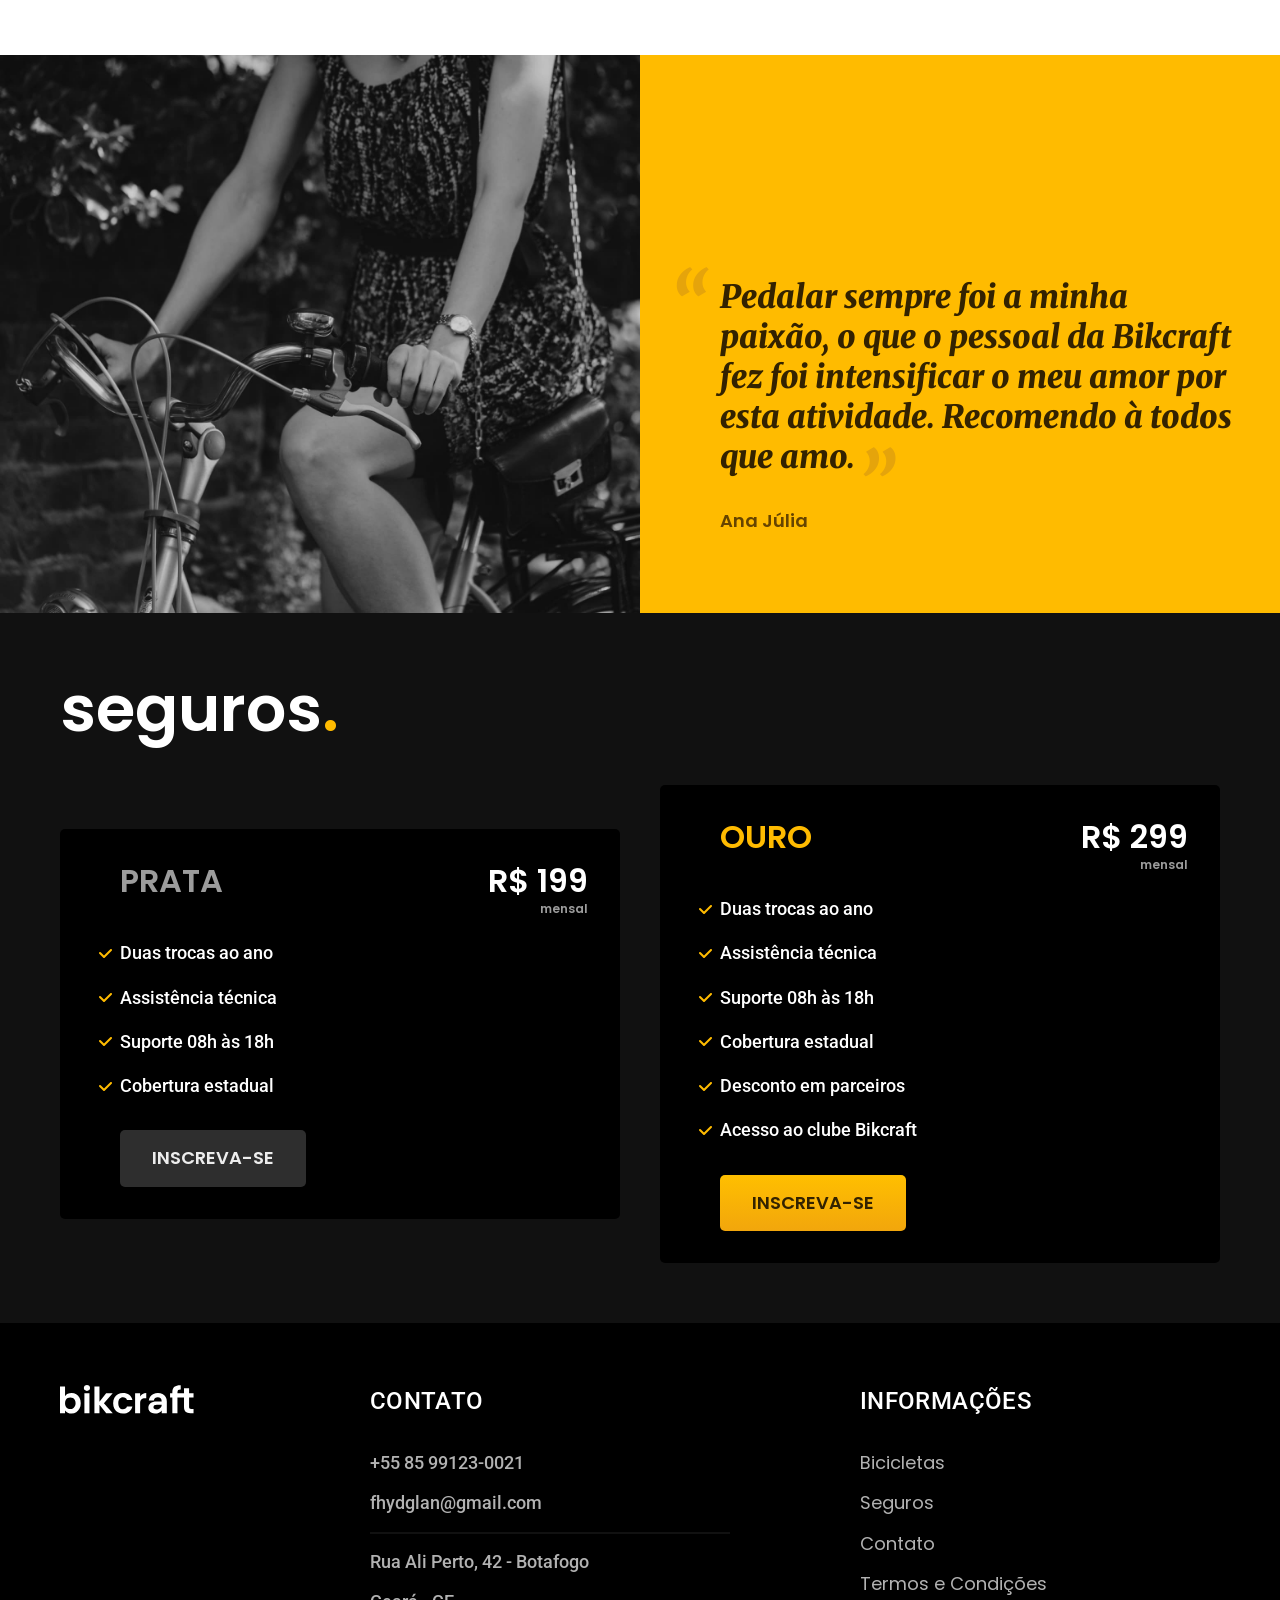
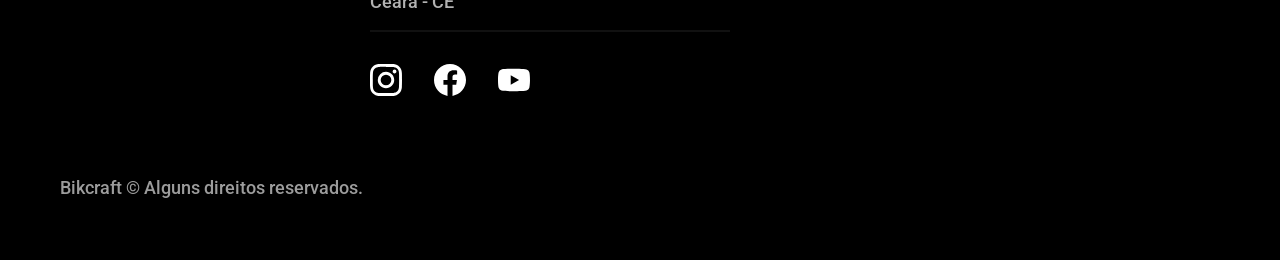
==== commit 28899166: "Footer" ====
--- a/index.html
+++ b/index.html
@@ -161,9 +161,48 @@
         <a class="botao" href="./orcamento.html">Inscreva-se</a>
       </div>
     </div>
-
   </article>
 
+  <footer class="footer-bg">
+    <div class="footer container">
+      <img src="./img/bikcraft.svg" alt="Bikcraft">
+      <div class="footer-contato">
+        <h3 class="font-2-l-b cor-0">Contato</h3>
+        <ul class="font-2-m cor-5">
+          <li><a href="tel:+5585991230021">+55 85 99123-0021</a></li>
+          <li><a href="mailto:fhydglan@gmail.com">fhydglan@gmail.com</a></li>
+          <li>Rua Ali Perto, 42 - Botafogo</li>
+          <li>Ceará - CE</li>
+        </ul>
+        <div class="footer-redes">
+          <a href="./">
+            <img src="./img/redes/instagram.svg" alt="Instagram">
+          </a>
+          <a href="./">
+            <img src="./img/redes/facebook.svg" alt="Facebook">
+          </a>
+          <a href="./">
+            <img src="./img/redes/youtube.svg" alt="Youtube">
+          </a>
+        </div>
+      </div>
+
+      <div class="footer-informacoes">
+        <h3 class="font-2-l-b cor-0">Informações</h3>
+        <nav>
+          <ul class="font-1-m cor-5">
+            <li><a href="./bicicletas.html">Bicicletas</a></li>
+            <li><a href="./seguros.html">Seguros</a></li>
+            <li><a href="./contato.html">Contato</a></li>
+            <li><a href="./termos.html">Termos e Condições</a></li>
+          </ul>
+        </nav>
+      </div>
+
+      <p class="footer-copy font-2-m cor-6">Bikcraft © Alguns direitos reservados.</p>
+    </div>
+  </footer>
+
 </body>
 
 </html>
--- a/css/style.css
+++ b/css/style.css
@@ -3,6 +3,7 @@
 @import url("./utilidades/cores.css");
 
 @import url("./global/header.css");
+@import url("./global/footer.css");
 
 /* Utilidades */
 @import url("./utilidades/componentes.css");
